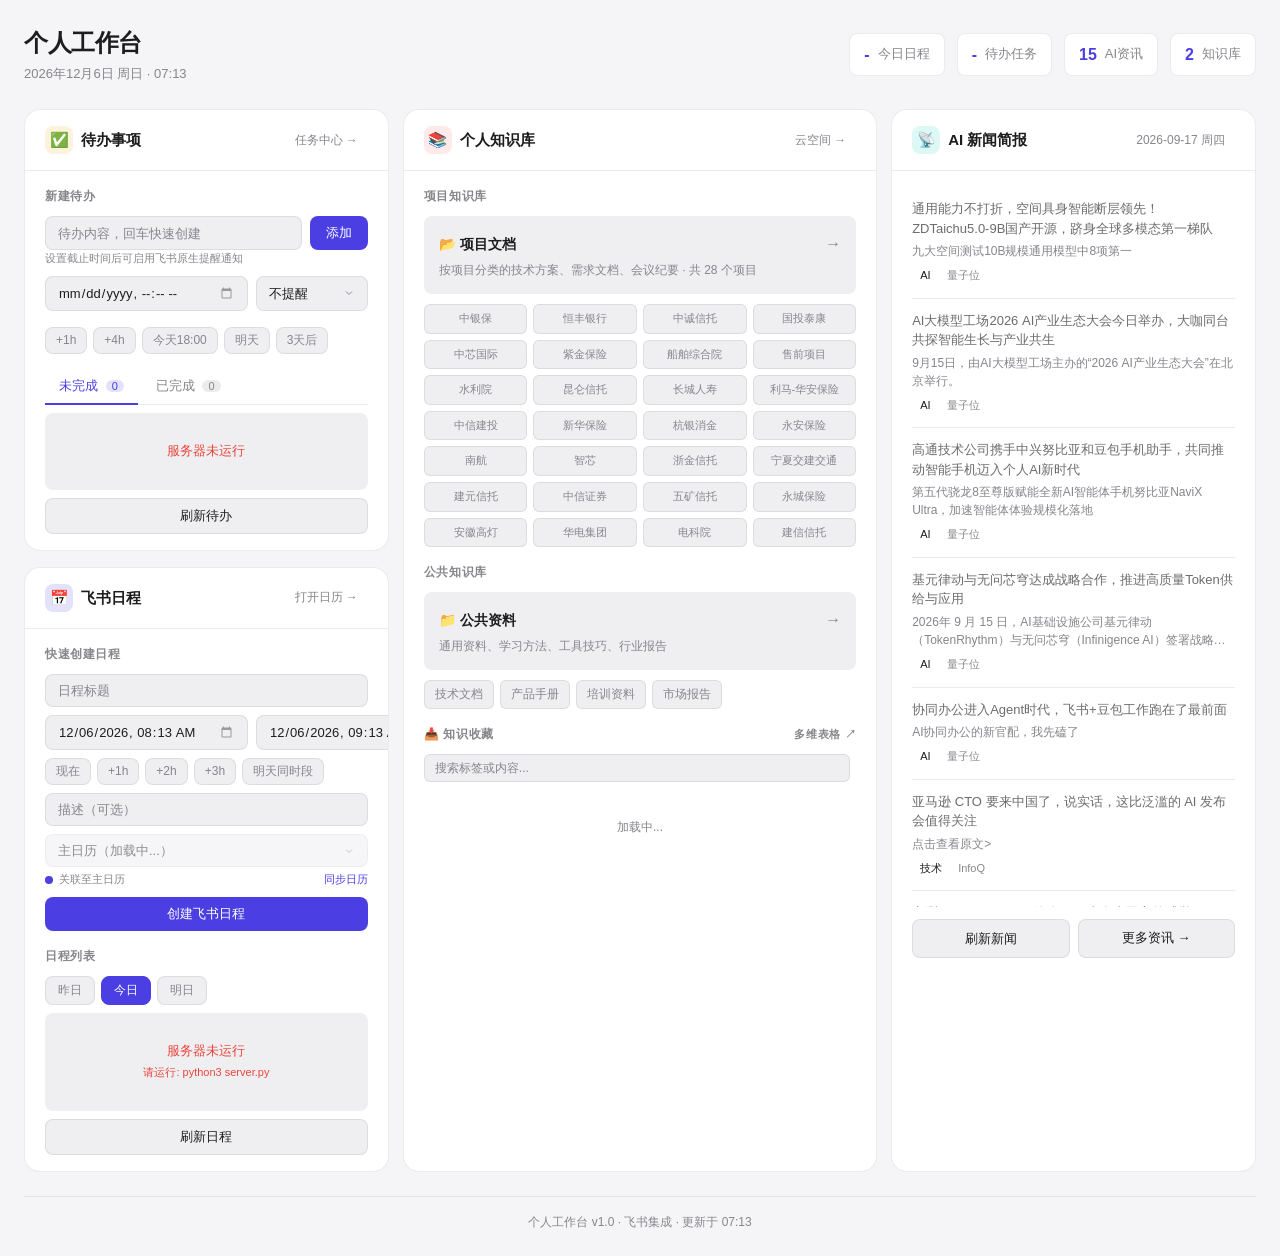
==== index.html @ ab331682 "初始化个人工作台" ====
<!-- Generated by Trae Work -->
<!DOCTYPE html>
<html lang="zh-CN">
<head>
<meta charset="UTF-8">
<meta name="viewport" content="width=device-width, initial-scale=1.0">
<title>个人工作台</title>
<style>
:root {
  --bg: #0F0F12;
  --bg2: #18181D;
  --bg3: #1E1E24;
  --ink: #E8E8EC;
  --muted: #8B8B94;
  --rule: rgba(255,255,255,0.08);
  --accent: #4B3FE3;
  --accent2: #27D2BF;
  --accent3: #FF6B6B;
  --success: #1DC981;
  --warning: #EFAA17;
  --radius: 8px;
  --radius-lg: 16px;
  --font-sans: -apple-system, "PingFang SC", "SF Pro Text", "Helvetica Neue", sans-serif;
  --font-mono: "SF Mono", "JetBrains Mono", Menlo, monospace;
}
@media (prefers-color-scheme: light) {
  :root {
    --bg: #F5F5F7;
    --bg2: #FFFFFF;
    --bg3: #EFEFF2;
    --ink: #1D1D1F;
    --muted: #86868B;
    --rule: rgba(0,0,0,0.08);
    --accent: #4B3FE3;
    --accent2: #0D9488;
    --accent3: #E8463A;
  }
}
* { margin: 0; padding: 0; box-sizing: border-box; }
body {
  background: var(--bg);
  color: var(--ink);
  font-family: var(--font-sans);
  font-size: 14px;
  line-height: 1.6;
  -webkit-font-smoothing: antialiased;
  min-height: 100vh;
}
.app { max-width: 1280px; margin: 0 auto; padding: 24px; }

/* ===== Header ===== */
.header {
  display: flex;
  align-items: center;
  justify-content: space-between;
  margin-bottom: 24px;
  flex-wrap: wrap;
  gap: 16px;
}
.header-left h1 {
  font-size: 24px;
  font-weight: 600;
  letter-spacing: -0.02em;
}
.header-left .date {
  color: var(--muted);
  font-size: 13px;
  margin-top: 2px;
}
.header-right {
  display: flex;
  gap: 12px;
  align-items: center;
}
.stat-pill {
  background: var(--bg2);
  border: 1px solid var(--rule);
  border-radius: var(--radius);
  padding: 8px 14px;
  display: flex;
  align-items: center;
  gap: 8px;
  font-size: 13px;
}
.stat-pill .num {
  font-weight: 600;
  font-size: 16px;
  color: var(--accent);
}
.stat-pill .label { color: var(--muted); }

/* ===== Grid Layout ===== */
.grid {
  display: grid;
  grid-template-columns: var(--col0, 1fr) 6px var(--col1, 1.3fr) 6px var(--col2, 1fr);
  gap: 0 4px;
  --resizer-color: transparent;
}
@media (max-width: 1024px) {
  .grid { grid-template-columns: 1fr; }
  .grid-resizer { display: none; }
}
.grid-resizer {
  width: 6px;
  cursor: col-resize;
  display: flex;
  align-items: center;
  justify-content: center;
  position: relative;
  z-index: 5;
  margin: 0 -1px;
  transition: background 0.15s;
  border-radius: 3px;
}
.grid-resizer::after {
  content: '';
  width: 2px;
  height: 32px;
  border-radius: 1px;
  background: var(--resizer-color);
  transition: all 0.15s;
}
.grid-resizer:hover::after,
.grid-resizer.dragging::after {
  background: var(--accent);
  height: 48px;
  width: 3px;
}
.grid-resizer:hover,
.grid-resizer.dragging {
  background: rgba(75,63,227,0.08);
}
body.resizing {
  cursor: col-resize !important;
  user-select: none;
}
body.resizing * { cursor: col-resize !important; }
.grid-resizer .resizer-reset {
  position: absolute;
  top: -20px;
  font-size: 10px;
  color: var(--muted);
  background: var(--bg2);
  border: 1px solid var(--rule);
  border-radius: 4px;
  padding: 1px 5px;
  cursor: pointer;
  opacity: 0;
  transition: opacity 0.15s;
  white-space: nowrap;
}
.grid-resizer:hover .resizer-reset { opacity: 1; }
.grid > .col-stack,
.grid > .card {
  min-width: 0;
  overflow: hidden;
}
.grid-resizer .resizer-reset:hover { color: var(--accent); border-color: var(--accent); }

/* ===== Card ===== */
.card {
  background: var(--bg2);
  border: 1px solid var(--rule);
  border-radius: var(--radius-lg);
  overflow: hidden;
}
.card-header {
  padding: 16px 20px;
  border-bottom: 1px solid var(--rule);
  display: flex;
  align-items: center;
  justify-content: space-between;
}
.card-header h2 {
  font-size: 15px;
  font-weight: 600;
  display: flex;
  align-items: center;
  gap: 8px;
}
.card-header .icon {
  width: 28px; height: 28px;
  border-radius: 8px;
  display: flex;
  align-items: center;
  justify-content: center;
  font-size: 15px;
}
.icon.cal { background: rgba(75,63,227,0.15); }
.icon.news { background: rgba(39,210,191,0.15); }
.icon.kb { background: rgba(255,107,107,0.15); }
.card-body { padding: 16px 20px; }
.card-action {
  font-size: 12px;
  color: var(--muted);
  cursor: pointer;
  text-decoration: none;
  padding: 4px 10px;
  border-radius: 6px;
  transition: all 0.15s;
}
.card-action:hover { color: var(--accent); background: var(--bg3); }

/* ===== Calendar Panel ===== */
.cal-section { margin-bottom: 16px; }
.cal-section:last-child { margin-bottom: 0; }
.cal-section-title {
  font-size: 12px;
  font-weight: 600;
  color: var(--muted);
  text-transform: uppercase;
  letter-spacing: 0.05em;
  margin-bottom: 10px;
}
.cal-form input, .cal-form textarea {
  width: 100%;
  background: var(--bg3);
  border: 1px solid var(--rule);
  border-radius: var(--radius);
  padding: 8px 12px;
  color: var(--ink);
  font-size: 13px;
  font-family: var(--font-sans);
  margin-bottom: 8px;
  outline: none;
  transition: border 0.15s;
}
.agenda-tabs {
  display: flex;
  gap: 6px;
  margin-bottom: 8px;
}
.agenda-tab {
  padding: 4px 12px;
  font-size: 12px;
  font-weight: 500;
  border-radius: var(--radius);
  cursor: pointer;
  color: var(--muted);
  background: var(--bg3);
  border: 1px solid var(--rule);
  transition: all 0.15s;
  user-select: none;
}
.agenda-tab.active {
  background: var(--accent);
  color: #fff;
  border-color: var(--accent);
}
.agenda-tab:hover:not(.active) {
  border-color: var(--accent);
  color: var(--accent);
}
.cal-form input:focus, .cal-form textarea:focus {
  border-color: var(--accent);
}
.cal-form input::placeholder, .cal-form textarea::placeholder {
  color: var(--muted);
}
.cal-form textarea { resize: vertical; min-height: 40px; }
.cal-form .row { display: flex; gap: 8px; }
.cal-form .row input { flex: 1; }
.btn {
  display: inline-flex;
  align-items: center;
  justify-content: center;
  gap: 6px;
  padding: 8px 16px;
  border-radius: var(--radius);
  font-size: 13px;
  font-weight: 500;
  cursor: pointer;
  border: none;
  transition: all 0.15s;
  text-decoration: none;
  font-family: var(--font-sans);
}
.btn-primary {
  background: var(--accent);
  color: #fff;
}
.btn-primary:hover { opacity: 0.88; }
.btn-ghost {
  background: var(--bg3);
  color: var(--ink);
  border: 1px solid var(--rule);
}
.btn-ghost:hover { border-color: var(--accent); }
.btn-full { width: 100%; }
.cal-agenda {
  background: var(--bg3);
  border-radius: var(--radius);
  padding: 12px;
  min-height: 60px;
}
.cal-agenda-item {
  display: flex;
  align-items: flex-start;
  gap: 10px;
  padding: 8px 0;
  border-bottom: 1px solid var(--rule);
}
.cal-agenda-item:last-child { border-bottom: none; }
.cal-agenda-item .time {
  font-size: 12px;
  color: var(--accent);
  font-family: var(--font-mono);
  white-space: nowrap;
  min-width: 40px;
}
.cal-agenda-item .title { font-size: 13px; }
.cal-agenda-empty {
  text-align: center;
  color: var(--muted);
  font-size: 13px;
  padding: 16px 0;
}

/* ===== News Panel ===== */
.news-briefing {
  background: var(--bg3);
  border-radius: var(--radius);
  padding: 12px 14px;
  margin-bottom: 14px;
  font-size: 13px;
  line-height: 1.6;
  border-left: 3px solid var(--accent2);
}
.news-briefing strong { color: var(--accent2); }
.news-list { max-height: 720px; overflow-y: auto; }
.news-list::-webkit-scrollbar { width: 4px; }
.news-list::-webkit-scrollbar-thumb { background: var(--rule); border-radius: 4px; }
.news-item {
  padding: 12px 0;
  border-bottom: 1px solid var(--rule);
  cursor: pointer;
  transition: background 0.1s;
}
.news-item:last-child { border-bottom: none; }
.news-item:hover { background: var(--bg3); margin: 0 -8px; padding: 12px 8px; border-radius: 6px; }
.news-item-title {
  font-size: 13px;
  font-weight: 500;
  line-height: 1.5;
  margin-bottom: 4px;
  color: color-mix(in srgb, var(--ink) 65%, transparent);
}
.news-item-desc {
  font-size: 12px;
  color: var(--muted);
  line-height: 1.5;
  display: -webkit-box;
  -webkit-line-clamp: 2;
  -webkit-box-orient: vertical;
  overflow: hidden;
}
.news-item-meta {
  display: flex;
  align-items: center;
  gap: 8px;
  margin-top: 6px;
  font-size: 11px;
}
.news-tag {
  padding: 1px 8px;
  border-radius: 4px;
  font-size: 11px;
  font-weight: 500;
}
.news-tag.监管政策 { background: rgba(255,107,107,0.15); color: var(--accent3); }
.news-tag.技术突破 { background: rgba(75,63,227,0.15); color: var(--accent); }
.news-tag.行业动态 { background: rgba(39,210,191,0.15); color: var(--accent2); }
.news-tag.行业治理 { background: rgba(239,170,23,0.15); color: var(--warning); }
.news-tag.资本市场 { background: rgba(29,201,129,0.15); color: var(--success); }
.news-tag.默认 { background: var(--bg3); color: var(--muted); }
.news-source { color: var(--muted); }

/* ===== Knowledge Base Panel ===== */
.kb-section { margin-bottom: 16px; }
.kb-section:last-child { margin-bottom: 0; }

/* Knowledge Inbox List */
.ki-search-box {
  display: flex;
  gap: 6px;
  margin-bottom: 10px;
}
.ki-search-input {
  flex: 1;
  background: var(--bg3);
  border: 1px solid var(--rule);
  border-radius: 6px;
  padding: 6px 10px;
  font-size: 12px;
  color: var(--ink);
  outline: none;
  transition: border-color 0.15s;
}
.ki-search-input:focus { border-color: var(--accent); }
.ki-search-input::placeholder { color: var(--muted); }
.ki-count {
  font-size: 11px;
  color: var(--muted);
  white-space: nowrap;
  display: flex;
  align-items: center;
}
.ki-tags-bar {
  display: flex;
  flex-wrap: wrap;
  gap: 4px;
  margin-bottom: 10px;
}
.ki-tag-chip {
  font-size: 11px;
  padding: 2px 8px;
  background: var(--bg3);
  border: 1px solid var(--rule);
  border-radius: 10px;
  color: var(--muted);
  cursor: pointer;
  transition: all 0.15s;
  white-space: nowrap;
}
.ki-tag-chip:hover { color: var(--accent); border-color: var(--accent); }
.ki-tag-chip.active {
  background: var(--accent);
  color: #fff;
  border-color: var(--accent);
}
.ki-list {
  max-height: 320px;
  overflow-y: auto;
  display: flex;
  flex-direction: column;
  gap: 4px;
}
.ki-list::-webkit-scrollbar { width: 4px; }
.ki-list::-webkit-scrollbar-thumb { background: var(--rule); border-radius: 4px; }
.ki-item {
  background: var(--bg3);
  border-radius: 6px;
  padding: 8px 10px;
  border: 1px solid transparent;
  transition: all 0.1s;
}
.ki-item:hover { border-color: var(--accent); }
.ki-item-header {
  display: flex;
  align-items: center;
  gap: 6px;
  margin-bottom: 4px;
}
.ki-type-badge {
  font-size: 10px;
  padding: 1px 6px;
  border-radius: 4px;
  background: var(--accent);
  color: #fff;
  white-space: nowrap;
}
.ki-type-badge.text { background: var(--accent2); }
.ki-item-link {
  font-size: 12px;
  color: var(--ink);
  text-decoration: none;
  flex: 1;
  overflow: hidden;
  text-overflow: ellipsis;
  white-space: nowrap;
}
.ki-item-link:hover { color: var(--accent); }
.ki-item-tags {
  display: flex;
  flex-wrap: wrap;
  gap: 3px;
  margin-top: 4px;
}
.ki-item-tag {
  font-size: 10px;
  padding: 1px 5px;
  background: rgba(75,63,227,0.12);
  color: var(--accent);
  border-radius: 3px;
}
.ki-empty {
  text-align: center;
  color: var(--muted);
  font-size: 12px;
  padding: 24px 0;
}
.ki-loading {
  text-align: center;
  color: var(--muted);
  font-size: 12px;
  padding: 16px 0;
}
.ki-open-external {
  font-size: 11px;
  color: var(--muted);
  text-decoration: none;
  margin-left: auto;
  flex-shrink: 0;
}
.ki-open-external:hover { color: var(--accent); }
.kb-card {
  background: var(--bg3);
  border-radius: var(--radius);
  padding: 14px;
  margin-bottom: 8px;
  text-decoration: none;
  color: var(--ink);
  display: block;
  transition: all 0.15s;
  border: 1px solid transparent;
}
.kb-card:hover {
  border-color: var(--accent);
  transform: translateY(-1px);
}
.kb-card-header {
  display: flex;
  align-items: center;
  justify-content: space-between;
  margin-bottom: 4px;
}
.kb-card-title {
  font-size: 14px;
  font-weight: 600;
  display: flex;
  align-items: center;
  gap: 8px;
}
.kb-card-desc {
  font-size: 12px;
  color: var(--muted);
  line-height: 1.5;
}
.kb-card-arrow {
  font-size: 16px;
  color: var(--muted);
}
.kb-quick-links {
  display: flex;
  flex-wrap: wrap;
  gap: 6px;
  margin-top: 10px;
}
.kb-link {
  font-size: 12px;
  padding: 4px 10px;
  background: var(--bg3);
  border: 1px solid var(--rule);
  border-radius: 6px;
  color: var(--muted);
  text-decoration: none;
  transition: all 0.1s;
}
.kb-link:hover { color: var(--accent); border-color: var(--accent); }
.kb-project-grid {
  display: grid;
  grid-template-columns: repeat(4, 1fr);
  gap: 6px;
  margin-top: 10px;
}
.kb-project-grid .kb-link {
  text-align: center;
  white-space: nowrap;
  overflow: hidden;
  text-overflow: ellipsis;
  font-size: 11px;
  padding: 5px 6px;
}

/* ===== Column Stack (第一列容纳日程+待办) ===== */
.col-stack {
  display: flex;
  flex-direction: column;
  gap: 16px;
}

/* ===== Calendar Type Select ===== */
.cal-form select, .todo-form select {
  width: 100%;
  background: var(--bg3);
  border: 1px solid var(--rule);
  border-radius: var(--radius);
  padding: 8px 12px;
  color: var(--ink);
  font-size: 13px;
  font-family: var(--font-sans);
  margin-bottom: 8px;
  outline: none;
  transition: border 0.15s;
  cursor: pointer;
  appearance: none;
  -webkit-appearance: none;
  background-image: url("data:image/svg+xml;utf8,<svg xmlns='http://www.w3.org/2000/svg' width='12' height='12' viewBox='0 0 24 24' fill='none' stroke='%238B8B94' stroke-width='2'><polyline points='6 9 12 15 18 9'/></svg>");
  background-repeat: no-repeat;
  background-position: right 12px center;
  padding-right: 32px;
}
.cal-form select:focus, .todo-form select:focus { border-color: var(--accent); }
.cal-form select:disabled { opacity: 0.5; cursor: not-allowed; }
.cal-type-hint {
  font-size: 11px;
  color: var(--muted);
  margin: -4px 0 8px;
  display: flex;
  align-items: center;
  gap: 6px;
}
.cal-type-hint .dot {
  width: 8px; height: 8px;
  border-radius: 50%;
  background: var(--accent);
  display: inline-block;
}
.cal-type-hint .sync-btn {
  margin-left: auto;
  color: var(--accent);
  cursor: pointer;
  font-size: 11px;
}
.cal-type-hint .sync-btn:hover { text-decoration: underline; }
.cal-agenda-item .cal-tag {
  font-size: 10px;
  padding: 1px 6px;
  border-radius: 4px;
  background: rgba(75,63,227,0.12);
  color: var(--accent);
  margin-left: 4px;
  white-space: nowrap;
}

/* ===== Todo Panel ===== */
.icon.todo { background: rgba(239,170,23,0.15); }
.todo-form input {
  width: 100%;
  background: var(--bg3);
  border: 1px solid var(--rule);
  border-radius: var(--radius);
  padding: 8px 12px;
  color: var(--ink);
  font-size: 13px;
  font-family: var(--font-sans);
  margin-bottom: 8px;
  outline: none;
  transition: border 0.15s;
}
.todo-form input:focus { border-color: var(--accent); }
.todo-form input::placeholder { color: var(--muted); }
.todo-form .row { display: flex; gap: 8px; }
.todo-form .row input { flex: 1; margin-bottom: 0; }
.todo-tabs {
  display: flex;
  gap: 4px;
  margin-bottom: 8px;
  border-bottom: 1px solid var(--rule);
}
.todo-tab {
  padding: 6px 14px;
  font-size: 13px;
  font-weight: 500;
  color: var(--muted);
  cursor: pointer;
  border-bottom: 2px solid transparent;
  margin-bottom: -1px;
  transition: all 0.15s;
  user-select: none;
}
.todo-tab:hover { color: var(--ink); }
.todo-tab.active {
  color: var(--accent);
  border-bottom-color: var(--accent);
}
.todo-tab-count {
  font-size: 11px;
  background: var(--rule);
  color: var(--muted);
  padding: 0 6px;
  border-radius: 8px;
  margin-left: 4px;
}
.todo-tab.active .todo-tab-count {
  background: rgba(75,63,227,0.15);
  color: var(--accent);
}
.todo-list {
  background: var(--bg3);
  border-radius: var(--radius);
  padding: 8px;
  min-height: 60px;
  max-height: 320px;
  overflow-y: auto;
}
.todo-list::-webkit-scrollbar { width: 4px; }
.todo-list::-webkit-scrollbar-thumb { background: var(--rule); border-radius: 4px; }
.todo-item {
  display: flex;
  align-items: flex-start;
  gap: 10px;
  padding: 9px 8px;
  border-radius: 6px;
  transition: background 0.1s;
}
.todo-item:hover { background: var(--bg2); }
.todo-check {
  width: 18px; height: 18px;
  border: 1.5px solid var(--muted);
  border-radius: 5px;
  flex-shrink: 0;
  margin-top: 1px;
  cursor: pointer;
  display: flex;
  align-items: center;
  justify-content: center;
  transition: all 0.15s;
}
.todo-check:hover { border-color: var(--success); }
.todo-check.completed {
  border-color: var(--success);
  background: var(--success);
  cursor: pointer;
}
.todo-check.completed::after {
  content: '✓';
  color: #fff;
  font-size: 12px;
  font-weight: bold;
}
.todo-check.completed:hover { opacity: 0.7; }
.todo-check.completing {
  border-color: var(--accent);
  background: var(--accent);
}
.todo-check.completing::after {
  content: '✓';
  color: #fff;
  font-size: 12px;
  font-weight: bold;
}
.todo-content { flex: 1; min-width: 0; }
.todo-summary {
  font-size: 13px;
  line-height: 1.5;
  word-break: break-word;
}
.todo-meta {
  display: flex;
  align-items: center;
  gap: 8px;
  margin-top: 3px;
  font-size: 11px;
  color: var(--muted);
}
.todo-due {
  color: var(--warning);
  font-family: var(--font-mono);
}
.todo-due.urgent { color: var(--accent3); }
.todo-due.overdue { color: #FF4D4F; text-decoration: line-through; }
.todo-due.soon { color: var(--warning); }
.todo-item.overdue {
  background: rgba(255,77,79,0.06);
  border-left: 3px solid #FF4D4F;
}
.todo-item.overdue .todo-summary {
  color: #FF4D4F;
  text-decoration: line-through;
}
.todo-item.soon {
  background: rgba(239,170,23,0.06);
  border-left: 3px solid var(--warning);
}
.todo-overdue-badge {
  display: inline-block;
  font-size: 10px;
  padding: 1px 6px;
  border-radius: 4px;
  background: #FF4D4F;
  color: #fff;
  margin-left: 6px;
  vertical-align: middle;
}
.todo-soon-badge {
  display: inline-block;
  font-size: 10px;
  padding: 1px 6px;
  border-radius: 4px;
  background: var(--warning);
  color: #fff;
  margin-left: 6px;
  vertical-align: middle;
}
.todo-reminder-badge {
  display: inline-block;
  font-size: 10px;
  padding: 1px 6px;
  border-radius: 4px;
  background: rgba(75,63,227,0.12);
  color: var(--accent);
  margin-left: 4px;
}
.todo-form .datetime-row {
  display: flex;
  gap: 8px;
  margin-bottom: 8px;
}
.todo-form .datetime-row input,
.todo-form .datetime-row select {
  flex: 1;
}
.todo-form .label-hint {
  font-size: 11px;
  color: var(--muted);
  margin-bottom: 8px;
}
.todo-empty {
  text-align: center;
  color: var(--muted);
  font-size: 13px;
  padding: 20px 0;
}

/* ===== Delete Buttons ===== */
.todo-delete, .agenda-delete {
  flex-shrink: 0;
  width: 22px; height: 22px;
  display: flex;
  align-items: center;
  justify-content: center;
  border-radius: 5px;
  color: var(--muted);
  cursor: pointer;
  font-size: 13px;
  opacity: 0;
  transition: all 0.15s;
  user-select: none;
}
.todo-item:hover .todo-delete,
.cal-agenda-item:hover .agenda-delete {
  opacity: 0.6;
}
.todo-delete:hover, .agenda-delete:hover {
  opacity: 1 !important;
  color: var(--accent3);
  background: rgba(255,107,107,0.12);
}
.btn-danger {
  background: var(--bg3);
  color: var(--accent3);
  border: 1px solid var(--rule);
}
.btn-danger:hover {
  border-color: var(--accent3);
  background: rgba(255,107,107,0.1);
}

/* ===== Time Picker ===== */
input[type="datetime-local"] {
  color-scheme: dark;
  cursor: pointer;
}
input[type="datetime-local"]:hover {
  border-color: rgba(75,63,227,0.3);
}
input[type="datetime-local"]:focus {
  border-color: var(--accent);
}
input[type="datetime-local"]::-webkit-calendar-picker-indicator {
  filter: invert(0.7);
  cursor: pointer;
  opacity: 0.4;
  transition: opacity 0.15s;
}
input[type="datetime-local"]::-webkit-calendar-picker-indicator:hover {
  opacity: 0.85;
}
@media (prefers-color-scheme: light) {
  input[type="datetime-local"] { color-scheme: light; }
  input[type="datetime-local"]::-webkit-calendar-picker-indicator {
    filter: none;
    opacity: 0.35;
  }
}
.quick-times {
  display: flex;
  gap: 6px;
  flex-wrap: wrap;
  margin-bottom: 8px;
}
.quick-time {
  padding: 3px 10px;
  font-size: 12px;
  font-weight: 500;
  font-family: var(--font-sans);
  border-radius: var(--radius);
  background: var(--bg3);
  border: 1px solid var(--rule);
  color: var(--muted);
  cursor: pointer;
  transition: all 0.15s;
  user-select: none;
  white-space: nowrap;
}
.quick-time:hover {
  border-color: var(--accent);
  color: var(--accent);
  background: rgba(75,63,227,0.12);
}
.quick-time:active {
  background: rgba(75,63,227,0.18);
}

/* ===== Footer ===== */
.footer {
  text-align: center;
  color: var(--muted);
  font-size: 12px;
  margin-top: 24px;
  padding-top: 16px;
  border-top: 1px solid var(--rule);
}

/* ===== Toast ===== */
.toast {
  position: fixed;
  bottom: 24px;
  right: 24px;
  background: var(--bg2);
  border: 1px solid var(--accent);
  border-radius: var(--radius);
  padding: 12px 20px;
  font-size: 13px;
  z-index: 999;
  display: none;
  box-shadow: 0 4px 12px rgba(0,0,0,0.15);
}
.toast.show { display: block; animation: slideIn 0.2s ease; }
@keyframes slideIn { from { transform: translateY(20px); opacity: 0; } to { transform: translateY(0); opacity: 1; } }

/* ===== Responsive ===== */
@media (max-width: 768px) {
  .app { padding: 16px; }
  .header { flex-direction: column; align-items: flex-start; }
  .header-right { flex-wrap: wrap; }
}

/* ===== Task Detail Modal ===== */
.modal-backdrop {
  position: fixed;
  top: 0; left: 0; right: 0; bottom: 0;
  background: rgba(0,0,0,0.55);
  backdrop-filter: blur(4px);
  z-index: 1000;
  display: none;
  align-items: center;
  justify-content: center;
  padding: 24px;
  animation: fadeIn 0.18s ease-out;
}
.modal-backdrop.show { display: flex; }
@keyframes fadeIn { from { opacity: 0; } to { opacity: 1; } }
@keyframes slideUp { from { opacity: 0; transform: translateY(16px) scale(0.98); } to { opacity: 1; transform: translateY(0) scale(1); } }
.modal {
  background: var(--bg2);
  border: 1px solid var(--rule);
  border-radius: var(--radius-lg);
  width: 100%;
  max-width: 620px;
  max-height: 85vh;
  display: flex;
  flex-direction: column;
  overflow: hidden;
  box-shadow: 0 20px 60px rgba(0,0,0,0.4);
  animation: slideUp 0.22s ease-out;
}
.modal-header {
  padding: 18px 24px;
  border-bottom: 1px solid var(--rule);
  display: flex;
  align-items: flex-start;
  justify-content: space-between;
  gap: 12px;
}
.modal-header h2 {
  font-size: 16px;
  font-weight: 600;
  line-height: 1.4;
  word-break: break-word;
  flex: 1;
}
.modal-header .close-btn {
  width: 28px; height: 28px;
  border-radius: 6px;
  background: var(--bg3);
  border: none;
  color: var(--muted);
  font-size: 16px;
  cursor: pointer;
  display: flex;
  align-items: center;
  justify-content: center;
  flex-shrink: 0;
  transition: all 0.15s;
}
.modal-header .close-btn:hover { color: var(--ink); background: var(--rule); }
.modal-body {
  padding: 20px 24px;
  overflow-y: auto;
  flex: 1;
}
.modal-body::-webkit-scrollbar { width: 6px; }
.modal-body::-webkit-scrollbar-thumb { background: var(--rule); border-radius: 3px; }
.modal-field {
  margin-bottom: 16px;
}
.modal-field:last-child { margin-bottom: 0; }
.modal-label {
  font-size: 12px;
  font-weight: 600;
  color: var(--muted);
  text-transform: uppercase;
  letter-spacing: 0.05em;
  margin-bottom: 8px;
  display: flex;
  align-items: center;
  gap: 6px;
}
.modal-label .badge {
  font-size: 10px;
  padding: 1px 6px;
  border-radius: 4px;
  background: var(--bg3);
  color: var(--muted);
  font-weight: 500;
  text-transform: none;
  letter-spacing: 0;
}
.modal-label .badge.auto { background: rgba(75,63,227,0.15); color: var(--accent); }
.modal-label .badge.regen { background: rgba(39,210,191,0.15); color: var(--accent2); }
.modal-label .badge.manual { background: var(--warning); color: #fff; }
.modal-info-row {
  display: flex;
  align-items: center;
  gap: 12px;
  font-size: 12px;
  color: var(--muted);
  margin-bottom: 12px;
  flex-wrap: wrap;
}
.modal-info-row .meta-item {
  display: inline-flex;
  align-items: center;
  gap: 4px;
  padding: 2px 8px;
  background: var(--bg3);
  border-radius: 4px;
}
.modal-textarea {
  width: 100%;
  min-height: 220px;
  background: var(--bg3);
  border: 1px solid var(--rule);
  border-radius: var(--radius);
  padding: 12px 14px;
  color: var(--ink);
  font-size: 13px;
  font-family: var(--font-sans);
  line-height: 1.7;
  resize: vertical;
  outline: none;
  transition: border 0.15s;
  white-space: pre-wrap;
}
.modal-textarea:focus { border-color: var(--accent); }
.modal-textarea::placeholder { color: var(--muted); }
.modal-textarea:read-only {
  background: transparent;
  border-color: transparent;
  padding: 0;
  min-height: auto;
  cursor: default;
  color: var(--ink);
  line-height: 1.8;
}
.modal-textarea:read-only::before {
  content: '';
}
.modal-footer {
  padding: 14px 24px;
  border-top: 1px solid var(--rule);
  display: flex;
  align-items: center;
  gap: 10px;
  background: var(--bg2);
}
.modal-footer .spacer { flex: 1; }
.modal-footer .note-timestamp {
  font-size: 11px;
  color: var(--muted);
  margin-right: auto;
}
.btn-sm {
  padding: 6px 14px;
  font-size: 12px;
  border-radius: 6px;
}
.btn-ai {
  background: linear-gradient(135deg, var(--accent) 0%, #7C3AED 100%);
  color: #fff;
  font-weight: 500;
  border: none;
}
.btn-ai:hover { opacity: 0.9; }
.btn-ai:disabled { opacity: 0.5; cursor: not-allowed; }
.btn-primary {
  background: var(--accent);
  color: #fff;
  border: none;
}
.btn-primary:hover:not(:disabled) { opacity: 0.88; }
.btn-primary:disabled { opacity: 0.5; cursor: not-allowed; }
.btn-ghost {
  background: var(--bg3);
  color: var(--ink);
  border: 1px solid var(--rule);
}
.btn-ghost:hover { border-color: var(--accent); }
.modal-loading {
  display: inline-block;
  width: 12px; height: 12px;
  border: 2px solid var(--rule);
  border-top-color: var(--accent);
  border-radius: 50%;
  animation: spin 0.7s linear infinite;
  margin-right: 6px;
  vertical-align: middle;
}
@keyframes spin { to { transform: rotate(360deg); } }
.modal-empty-state {
  text-align: center;
  padding: 24px;
  color: var(--muted);
  font-size: 13px;
  background: var(--bg3);
  border-radius: var(--radius);
  border: 1px dashed var(--rule);
}
.modal-empty-state .hint {
  font-size: 12px;
  margin-top: 6px;
  opacity: 0.7;
}
.modal-tabs {
  display: flex;
  gap: 4px;
  margin-bottom: 14px;
  border-bottom: 1px solid var(--rule);
  padding-bottom: 0;
}
.modal-tab {
  padding: 8px 14px;
  font-size: 13px;
  cursor: pointer;
  color: var(--muted);
  border-bottom: 2px solid transparent;
  transition: all 0.15s;
  margin-bottom: -1px;
}
.modal-tab:hover { color: var(--ink); }
.modal-tab.active {
  color: var(--ink);
  border-bottom-color: var(--accent);
  font-weight: 500;
}

</style>
</head>
<body>
<div class="app">

<!-- ===== Header ===== -->
<div class="header">
  <div class="header-left">
    <h1>个人工作台</h1>
    <div class="date" id="header-date">加载中...</div>
  </div>
  <div class="header-right">
    <div class="stat-pill">
      <span class="num" id="stat-events">-</span>
      <span class="label">今日日程</span>
    </div>
    <div class="stat-pill">
      <span class="num" id="stat-todos">-</span>
      <span class="label">待办任务</span>
    </div>
    <div class="stat-pill">
      <span class="num" id="stat-news">-</span>
      <span class="label">AI资讯</span>
    </div>
    <div class="stat-pill">
      <span class="num">2</span>
      <span class="label">知识库</span>
    </div>
  </div>
</div>

<!-- ===== Main Grid ===== -->
<div class="grid">

  <!-- ===== Column 1: Calendar + Todo ===== -->
  <div class="col-stack">

  <!-- ===== Panel 1: Todo ===== -->
  <div class="card">
    <div class="card-header">
      <h2><span class="icon todo">✅</span> 待办事项</h2>
      <a class="card-action" href="https://aischool.feishu.cn/next/task/my-tasks" target="_blank">任务中心 →</a>
    </div>
    <div class="card-body">
      <!-- Quick Create -->
      <div class="cal-section">
        <div class="cal-section-title">新建待办</div>
        <div class="todo-form">
          <div class="row">
            <input type="text" id="todo-summary" placeholder="待办内容，回车快速创建">
            <button class="btn btn-primary" style="white-space:nowrap;" onclick="createTask()">添加</button>
          </div>
          <div class="label-hint">设置截止时间后可启用飞书原生提醒通知</div>
          <div class="datetime-row">
            <input type="datetime-local" id="todo-due" placeholder="截止时间（可选）">
            <select id="todo-reminder" title="提醒时间">
              <option value="">不提醒</option>
              <option value="0">到期时</option>
              <option value="15">提前15分钟</option>
              <option value="30">提前30分钟</option>
              <option value="60">提前1小时</option>
              <option value="1440">提前1天</option>
            </select>
          </div>
          <div class="quick-times">
            <span class="quick-time" onclick="setQuickDue(1)">+1h</span>
            <span class="quick-time" onclick="setQuickDue(4)">+4h</span>
            <span class="quick-time" onclick="setQuickDueToday(18)">今天18:00</span>
            <span class="quick-time" onclick="setQuickDueDays(1)">明天</span>
            <span class="quick-time" onclick="setQuickDueDays(3)">3天后</span>
          </div>
        </div>
      </div>

      <!-- Task List with Tabs -->
      <div class="cal-section">
        <div class="todo-tabs">
          <div class="todo-tab active" data-tab="pending" onclick="switchTodoTab('pending')">
            未完成 <span class="todo-tab-count" id="tab-count-pending">0</span>
          </div>
          <div class="todo-tab" data-tab="completed" onclick="switchTodoTab('completed')">
            已完成 <span class="todo-tab-count" id="tab-count-completed">0</span>
          </div>
        </div>
        <div class="todo-list" id="todo-list">
          <div class="todo-empty">正在连接服务器...</div>
        </div>
        <button class="btn btn-ghost btn-full" style="margin-top:8px;" onclick="loadTasks()">刷新待办</button>
      </div>
    </div>
  </div>

  <!-- ===== Panel 1b: Calendar ===== -->
  <div class="card">
    <div class="card-header">
      <h2><span class="icon cal">📅</span> 飞书日程</h2>
      <a class="card-action" href="https://weikezhijia.feishu.cn/calendar" target="_blank">打开日历 →</a>
    </div>
    <div class="card-body">
      <!-- Quick Create -->
      <div class="cal-section">
        <div class="cal-section-title">快速创建日程</div>
        <div class="cal-form">
          <input type="text" id="evt-title" placeholder="日程标题">
          <div class="row">
            <input type="datetime-local" id="evt-start" placeholder="开始时间">
            <input type="datetime-local" id="evt-end" placeholder="结束时间">
          </div>
          <div class="quick-times">
            <span class="quick-time" onclick="setEventQuickNow()">现在</span>
            <span class="quick-time" onclick="setEventQuickDuration(1)">+1h</span>
            <span class="quick-time" onclick="setEventQuickDuration(2)">+2h</span>
            <span class="quick-time" onclick="setEventQuickDuration(3)">+3h</span>
            <span class="quick-time" onclick="setEventQuickTomorrow()">明天同时段</span>
          </div>
          <input type="text" id="evt-desc" placeholder="描述（可选）">
          <select id="evt-calendar" disabled>
            <option value="primary">主日历（加载中...）</option>
          </select>
          <div class="cal-type-hint">
            <span class="dot"></span><span id="cal-type-info">关联至主日历</span>
            <span class="sync-btn" onclick="loadCalendars()">同步日历</span>
          </div>
          <button class="btn btn-primary btn-full" onclick="createCalendarEvent()">创建飞书日程</button>
        </div>
      </div>

      <!-- Agenda -->
      <div class="cal-section">
        <div class="cal-section-title">日程列表</div>
        <div class="agenda-tabs" id="agenda-tabs">
          <span class="agenda-tab" data-day="yesterday" onclick="switchAgendaDay('yesterday')">昨日</span>
          <span class="agenda-tab active" data-day="today" onclick="switchAgendaDay('today')">今日</span>
          <span class="agenda-tab" data-day="tomorrow" onclick="switchAgendaDay('tomorrow')">明日</span>
        </div>
        <div class="cal-agenda" id="agenda-list">
          <div class="cal-agenda-empty">正在连接服务器...</div>
        </div>
        <button class="btn btn-ghost btn-full" style="margin-top:8px;" onclick="loadAgenda()">刷新日程</button>
      </div>
    </div>
  </div>

  </div><!-- /.col-stack -->

  <div class="grid-resizer" data-resizer="0"><span class="resizer-reset" onclick="resetColumnWidths(event)">重置</span></div>

  <!-- ===== Panel 2: Knowledge Base ===== -->
  <div class="card">
    <div class="card-header">
      <h2><span class="icon kb">📚</span> 个人知识库</h2>
      <a class="card-action" href="https://aischool.feishu.cn/drive/me/" target="_blank">云空间 →</a>
    </div>
    <div class="card-body">
      <!-- Project KB -->
      <div class="kb-section">
        <div class="cal-section-title">项目知识库</div>
        <a class="kb-card" href="https://aischool.feishu.cn/drive/folder/fldcnKRQTRiMnMvqMSOuzI4FLSd" target="_blank">
          <div class="kb-card-header">
            <div class="kb-card-title">📂 项目文档</div>
            <span class="kb-card-arrow">→</span>
          </div>
          <div class="kb-card-desc">按项目分类的技术方案、需求文档、会议纪要 · 共 28 个项目</div>
        </a>
        <div class="kb-quick-links kb-project-grid">
          <a class="kb-link" href="https://aischool.feishu.cn/drive/folder/Yy3ofYwfDlbJ9rd5Ao3c2IOJnQb" target="_blank">中银保</a>
          <a class="kb-link" href="https://aischool.feishu.cn/drive/folder/KOHcfCovIlF73hdHGEHcdoFLnfe" target="_blank">恒丰银行</a>
          <a class="kb-link" href="https://aischool.feishu.cn/drive/folder/Ip02fhW9Ol0OH2dL7E4cuO5Dnrf" target="_blank">中诚信托</a>
          <a class="kb-link" href="https://aischool.feishu.cn/drive/folder/Q0fRfBLTxlKuX0dTelCcywrjnWf" target="_blank">国投泰康</a>
          <a class="kb-link" href="https://aischool.feishu.cn/drive/folder/Wefofmo6xlNnavdyMCPc1C5snzc" target="_blank">中芯国际</a>
          <a class="kb-link" href="https://aischool.feishu.cn/drive/folder/FIn2fxaP5lYQIadZohlcxsVxn7d" target="_blank">紫金保险</a>
          <a class="kb-link" href="https://aischool.feishu.cn/drive/folder/KVo9fDfq9lXzjMd1xtSc4i0SnJd" target="_blank">船舶综合院</a>
          <a class="kb-link" href="https://aischool.feishu.cn/drive/folder/JP95f8raflpHw6dMSVdcvtcnnFg" target="_blank">售前项目</a>
          <a class="kb-link" href="https://aischool.feishu.cn/drive/folder/NpKvfS6ielnCe3dVsM5c7ryZnoe" target="_blank">水利院</a>
          <a class="kb-link" href="https://aischool.feishu.cn/drive/folder/fldcnYD5HspRXbOugM89LNVZClh" target="_blank">昆仑信托</a>
          <a class="kb-link" href="https://aischool.feishu.cn/drive/folder/TAvtfuI4MlNNK0dLu2wcvyrrnrd" target="_blank">长城人寿</a>
          <a class="kb-link" href="https://aischool.feishu.cn/drive/folder/AY8efMKLMl8q1ad3wblctqvHnqc" target="_blank">利马-华安保险</a>
          <a class="kb-link" href="https://aischool.feishu.cn/drive/folder/Ucdpfb5UQlNfsPd6TLEcxZ3Knyf" target="_blank">中信建投</a>
          <a class="kb-link" href="https://aischool.feishu.cn/drive/folder/PKlPfi7Pel4DlHdwzsjc1zKNnKg" target="_blank">新华保险</a>
          <a class="kb-link" href="https://aischool.feishu.cn/drive/folder/EoQ5fhaHSlXRUcdhgaJcLQLbnXe" target="_blank">杭银消金</a>
          <a class="kb-link" href="https://aischool.feishu.cn/drive/folder/VkPofe6lGlcAkZdTDpLcBVuCnK6" target="_blank">永安保险</a>
          <a class="kb-link" href="https://aischool.feishu.cn/drive/folder/XPw7fhYK9ligt7dkSercN3TEnmb" target="_blank">南航</a>
          <a class="kb-link" href="https://aischool.feishu.cn/drive/folder/ZLNLfZZDJlXkwEdI2U9c6mNLnch" target="_blank">智芯</a>
          <a class="kb-link" href="https://aischool.feishu.cn/drive/folder/MOUkfgPUmlRzwfd7vd4ckWPjnWh" target="_blank">浙金信托</a>
          <a class="kb-link" href="https://aischool.feishu.cn/drive/folder/SaZ8fMeLal7UAkd8NfTcapxFnDb" target="_blank">宁夏交建交通</a>
          <a class="kb-link" href="https://aischool.feishu.cn/drive/folder/CnDtfSm5sltpT9dPhSBc0EGnnQb" target="_blank">建元信托</a>
          <a class="kb-link" href="https://aischool.feishu.cn/drive/folder/Cg1PfXlxolQhKidfO8xcIon6nCc" target="_blank">中信证券</a>
          <a class="kb-link" href="https://aischool.feishu.cn/drive/folder/fldcnaqoCQulkF0ikfITlzQs8ne" target="_blank">五矿信托</a>
          <a class="kb-link" href="https://aischool.feishu.cn/drive/folder/HuO8f03oelFsbydvcQXc6FNinNb" target="_blank">永城保险</a>
          <a class="kb-link" href="https://aischool.feishu.cn/drive/folder/Wr4WfQSjalBLJXdAxENcFtgenLc" target="_blank">安徽高灯</a>
          <a class="kb-link" href="https://aischool.feishu.cn/drive/folder/ISR8fnNwrl0WSQd6qLQcCpEFnNh" target="_blank">华电集团</a>
          <a class="kb-link" href="https://aischool.feishu.cn/drive/folder/UgOJfzsj8lYbofdHVjPc9iLsneh" target="_blank">电科院</a>
          <a class="kb-link" href="https://aischool.feishu.cn/drive/folder/fldcnTa9ADOfI8wBl8imMEpWPnc" target="_blank">建信信托</a>
        </div>
      </div>

      <!-- Public KB -->
      <div class="kb-section">
        <div class="cal-section-title">公共知识库</div>
        <a class="kb-card" href="https://weikezhijia.feishu.cn/wiki" target="_blank">
          <div class="kb-card-header">
            <div class="kb-card-title">📁 公共资料</div>
            <span class="kb-card-arrow">→</span>
          </div>
          <div class="kb-card-desc">通用资料、学习方法、工具技巧、行业报告</div>
        </a>
        <div class="kb-quick-links">
          <a class="kb-link" href="https://weikezhijia.feishu.cn/wiki" target="_blank">技术文档</a>
          <a class="kb-link" href="https://weikezhijia.feishu.cn/wiki" target="_blank">产品手册</a>
          <a class="kb-link" href="https://weikezhijia.feishu.cn/wiki" target="_blank">培训资料</a>
          <a class="kb-link" href="https://weikezhijia.feishu.cn/wiki" target="_blank">市场报告</a>
        </div>
      </div>

      <!-- Knowledge Inbox -->
      <div class="kb-section">
        <div class="cal-section-title" style="display:flex;align-items:center;justify-content:space-between">
          📥 知识收藏
          <a class="ki-open-external" href="https://aischool.feishu.cn/base/UbgNbjn2GaUCJ0sVMHbcOUlAn5d" target="_blank">多维表格 ↗</a>
        </div>
        <div class="ki-search-box">
          <input class="ki-search-input" id="ki-search" type="text" placeholder="搜索标签或内容..." oninput="filterKnowledgeInbox()">
          <span class="ki-count" id="ki-count"></span>
        </div>
        <div class="ki-tags-bar" id="ki-tags-bar"></div>
        <div class="ki-list" id="ki-list">
          <div class="ki-loading">加载中...</div>
        </div>
      </div>
    </div>
  </div>

  <div class="grid-resizer" data-resizer="1"><span class="resizer-reset" onclick="resetColumnWidths(event)">重置</span></div>
  <!-- ===== Panel 3: AI News ===== -->
  <div class="card">
    <div class="card-header">
      <h2><span class="icon news">📡</span> AI 新闻简报</h2>
      <span class="card-action" id="news-date">-</span>
    </div>
    <div class="card-body">
      <div class="news-list" id="news-list">
        <div style="text-align:center;color:var(--muted);padding:20px;">加载中...</div>
      </div>
      <div style="margin-top:12px;display:flex;gap:8px;">
        <button class="btn btn-ghost" style="flex:1;" onclick="refreshNews()">刷新新闻</button>
        <a class="btn btn-ghost" style="flex:1;text-decoration:none;" href="https://www.jiqizhixin.com" target="_blank">更多资讯 →</a>
      </div>
    </div>
  </div>

</div>

<!-- ===== Footer ===== -->
<div class="footer">
  个人工作台 v1.0 · 飞书集成 · <span id="footer-time"></span>
</div>

</div>

<!-- ===== Toast ===== -->
<div class="toast" id="toast"></div>

<!-- ===== Task Detail Modal ===== -->
<div class="modal-backdrop" id="task-modal" onclick="if(event.target===this)closeTaskModal()">
  <div class="modal">
    <div class="modal-header">
      <h2 id="task-modal-title">任务详情</h2>
      <button class="close-btn" onclick="closeTaskModal()" title="关闭">✕</button>
    </div>
    <div class="modal-body">
      <div class="modal-info-row" id="task-modal-info"></div>
      <div class="modal-tabs" id="task-modal-tabs">
        <div class="modal-tab active" data-mode="view" onclick="switchModalMode('view')">查看</div>
        <div class="modal-tab" data-mode="edit" onclick="switchModalMode('edit')">编辑</div>
      </div>
      <div class="modal-field" id="task-modal-view-field">
        <div class="modal-label">
          AI 执行建议
          <span class="badge" id="task-modal-source-badge" style="display:none"></span>
        </div>
        <textarea class="modal-textarea" id="task-modal-view" readonly placeholder="点击下方按钮生成 AI 执行建议..."></textarea>
      </div>
      <div class="modal-field" id="task-modal-edit-field" style="display:none">
        <div class="modal-label">
          编辑备注
          <span class="badge manual">手动编辑</span>
        </div>
        <textarea class="modal-textarea" id="task-modal-edit" placeholder="在这里输入或编辑你的任务备注..."></textarea>
      </div>
    </div>
    <div class="modal-footer">
      <span class="note-timestamp" id="task-modal-timestamp"></span>
      <button class="btn btn-sm btn-ghost" onclick="openTaskInFeishu()" id="task-modal-open-feishu" style="display:none">在飞书打开 ↗</button>
      <button class="btn btn-sm btn-ai" id="task-modal-ai-btn" onclick="generateAiSummary()" title="根据任务标题生成 AI 执行建议">
        <span id="task-modal-ai-text">✨ AI 总结</span>
      </button>
      <button class="btn btn-sm btn-primary" id="task-modal-save-btn" onclick="saveTaskNote()" style="display:none">保存</button>
    </div>
  </div>
</div>

<!-- ===== Event Detail Modal ===== -->
<div class="modal-backdrop" id="event-modal" onclick="if(event.target===this)closeEventModal()">
  <div class="modal">
    <div class="modal-header">
      <h2 id="event-modal-title">日程详情</h2>
      <button class="close-btn" onclick="closeEventModal()" title="关闭">✕</button>
    </div>
    <div class="modal-body">
      <div class="modal-info-row" id="event-modal-info"></div>
      <div class="modal-tabs" id="event-modal-tabs">
        <div class="modal-tab active" data-mode="view" onclick="switchEventModalMode('view')">查看</div>
        <div class="modal-tab" data-mode="edit" onclick="switchEventModalMode('edit')">编辑</div>
      </div>
      <div class="modal-field" id="event-modal-view-field">
        <div class="modal-label">
          AI 执行建议
          <span class="badge" id="event-modal-source-badge" style="display:none"></span>
        </div>
        <textarea class="modal-textarea" id="event-modal-view" readonly placeholder="正在加载日程详情..."></textarea>
      </div>
      <div class="modal-field" id="event-modal-edit-field" style="display:none">
        <div class="modal-label">
          编辑备注
          <span class="badge manual">手动编辑</span>
        </div>
        <textarea class="modal-textarea" id="event-modal-edit" placeholder="在这里输入或编辑你的日程备注..."></textarea>
      </div>
    </div>
    <div class="modal-footer">
      <span class="note-timestamp" id="event-modal-timestamp"></span>
      <button class="btn btn-sm btn-ghost" onclick="openEventInFeishu()" id="event-modal-open-feishu" style="display:none">在飞书打开 ↗</button>
      <button class="btn btn-sm btn-ai" id="event-modal-ai-btn" onclick="generateEventSummary()" title="根据日程标题生成 AI 执行建议">
        <span id="event-modal-ai-text">✨ AI 总结</span>
      </button>
      <button class="btn btn-sm btn-primary" id="event-modal-save-btn" onclick="saveEventNote()" style="display:none">保存</button>
    </div>
  </div>
</div>

<!-- ===== News Data ===== -->
<script src="news_data.js"></script>

<!-- ===== App Logic ===== -->
<script>
// ========== 日期与时间 ==========
function updateDateTime() {
  var now = new Date();
  var weekdays = ['周日','周一','周二','周三','周四','周五','周六'];
  var dateStr = now.getFullYear() + '年' + (now.getMonth()+1) + '月' + now.getDate() + '日 ' + weekdays[now.getDay()];
  var timeStr = now.getHours().toString().padStart(2,'0') + ':' + now.getMinutes().toString().padStart(2,'0');
  document.getElementById('header-date').textContent = dateStr + ' · ' + timeStr;
  document.getElementById('footer-time').textContent = '更新于 ' + timeStr;
}
updateDateTime();
setInterval(updateDateTime, 60000);

// 默认填充日程时间
function setDefaultEventTime() {
  var now = new Date();
  var later = new Date(now.getTime() + 3600000);
  var end = new Date(now.getTime() + 7200000);
  function fmt(d) {
    return d.getFullYear() + '-' +
      String(d.getMonth()+1).padStart(2,'0') + '-' +
      String(d.getDate()).padStart(2,'0') + 'T' +
      String(d.getHours()).padStart(2,'0') + ':' +
      String(d.getMinutes()).padStart(2,'0');
  }
  document.getElementById('evt-start').value = fmt(later);
  document.getElementById('evt-end').value = fmt(end);
}
setDefaultEventTime();

// ========== 快捷时间选择 ==========
function fmtDateTime(d) {
  return d.getFullYear() + '-' +
    String(d.getMonth()+1).padStart(2,'0') + '-' +
    String(d.getDate()).padStart(2,'0') + 'T' +
    String(d.getHours()).padStart(2,'0') + ':' +
    String(d.getMinutes()).padStart(2,'0');
}
function setQuickDue(hours) {
  var dt = new Date(Date.now() + hours * 3600000);
  dt.setMinutes(Math.ceil(dt.getMinutes() / 15) * 15 % 60, 0, 0);
  document.getElementById('todo-due').value = fmtDateTime(dt);
}
function setQuickDueToday(hour) {
  var dt = new Date();
  dt.setHours(hour, 0, 0, 0);
  document.getElementById('todo-due').value = fmtDateTime(dt);
}
function setQuickDueDays(days) {
  var dt = new Date(Date.now() + days * 86400000);
  dt.setHours(9, 0, 0, 0);
  document.getElementById('todo-due').value = fmtDateTime(dt);
}
function setEventQuickNow() {
  var dt = new Date();
  dt.setMinutes(Math.ceil(dt.getMinutes() / 30) * 30 % 60, 0, 0);
  document.getElementById('evt-start').value = fmtDateTime(dt);
  document.getElementById('evt-end').value = fmtDateTime(new Date(dt.getTime() + 3600000));
}
function setEventQuickDuration(hours) {
  var startStr = document.getElementById('evt-start').value;
  var start = startStr ? new Date(startStr) : new Date();
  document.getElementById('evt-end').value = fmtDateTime(new Date(start.getTime() + hours * 3600000));
}
function setEventQuickTomorrow() {
  var startStr = document.getElementById('evt-start').value;
  var start = startStr ? new Date(startStr) : new Date();
  start.setDate(start.getDate() + 1);
  document.getElementById('evt-start').value = fmtDateTime(start);
  document.getElementById('evt-end').value = fmtDateTime(new Date(start.getTime() + 3600000));
}

// ========== API 调用 ==========
function apiCall(url, options) {
  options = options || {};
  return fetch(url, options).then(function(resp) {
    return resp.json();
  }).catch(function(err) {
    return { ok: false, error: '网络请求失败：' + err.message };
  });
}

// ========== 日历类型同步 ==========
var CALENDAR_MAP = {};  // calendar_id -> {summary, type}
var LAST_AGENDA = null; // 缓存最近一次日程数据，日历类型同步后可重渲染

function loadCalendars() {
  var sel = document.getElementById('evt-calendar');
  var info = document.getElementById('cal-type-info');
  if (sel) sel.disabled = true;
  if (info) info.textContent = '正在同步日历类型...';

  apiCall('/api/calendars').then(function(result) {
    if (result.ok && result.calendars) {
      CALENDAR_MAP = {};
      sel.innerHTML = '';
      // 排序：主日历优先
      var sorted = result.calendars.slice().sort(function(a, b) {
        if (a.type === 'primary') return -1;
        if (b.type === 'primary') return 1;
        return 0;
      });
      sorted.forEach(function(cal) {
        CALENDAR_MAP[cal.calendar_id] = cal;
        var opt = document.createElement('option');
        opt.value = cal.calendar_id;
        var label = cal.summary_alias || cal.summary || '未命名日历';
        var typeLabel = ({primary:'主日历',shared:'共享',google:'谷歌',resource:'会议室',exchange:'Exchange',unknown:'日历'}[cal.type]) || '日历';
        opt.textContent = label + '（' + typeLabel + '）';
        sel.appendChild(opt);
      });
      // 默认选择主日历
      var primaryCal = sorted.find(function(c) { return c.type === 'primary'; });
      if (primaryCal) {
        sel.value = primaryCal.calendar_id;
      }
      sel.disabled = false;
      updateCalTypeHint();
      // 日历类型同步后，若日程已加载则补全日程上的日历标签
      if (LAST_AGENDA) { renderAgenda(); }
      showToast('已同步 ' + result.total + ' 个日历类型', 'success');
    } else {
      if (info) info.textContent = '日历同步失败，默认主日历';
      sel.disabled = false;
      showToast('日历同步失败：' + cleanError(result.error), 'warn');
    }
  });
}

function updateCalTypeHint() {
  var sel = document.getElementById('evt-calendar');
  var info = document.getElementById('cal-type-info');
  if (!sel || !info) return;
  var cal = CALENDAR_MAP[sel.value];
  if (cal) {
    var typeLabel = ({primary:'主日历',shared:'共享日历',google:'谷歌日历',resource:'会议室日历',exchange:'Exchange',unknown:'日历'}[cal.type]) || '日历';
    info.textContent = '关联至「' + (cal.summary_alias || cal.summary) + '」· ' + typeLabel;
  } else {
    info.textContent = '关联至主日历';
  }
}

// ========== 日程创建 ==========
function createCalendarEvent() {
  var title = document.getElementById('evt-title').value.trim();
  var start = document.getElementById('evt-start').value;
  var end = document.getElementById('evt-end').value;
  var desc = document.getElementById('evt-desc').value.trim();
  var calendarId = document.getElementById('evt-calendar').value || 'primary';

  if (!title || !start || !end) {
    showToast('请填写日程标题和时间', 'warn');
    return;
  }

  // 转换为 ISO 8601 带时区
  var startISO = start + '+08:00';
  var endISO = end + '+08:00';

  var btn = document.querySelector('button[onclick="createCalendarEvent()"]');
  var origText = btn ? btn.textContent : '';
  if (btn) { btn.textContent = '创建中...'; btn.disabled = true; }

  showToast('正在创建飞书日程...', 'info');

  apiCall('/api/event', {
    method: 'POST',
    headers: { 'Content-Type': 'application/json' },
    body: JSON.stringify({
      summary: title,
      start: startISO,
      end: endISO,
      description: desc,
      calendar_id: calendarId
    })
  }).then(function(result) {
    if (btn) { btn.textContent = origText; btn.disabled = false; }

    if (result.ok) {
      showToast('日程创建成功！', 'success');
      document.getElementById('evt-title').value = '';
      document.getElementById('evt-desc').value = '';
      // 刷新日程列表
      setTimeout(loadAgenda, 500);
    } else {
      showToast('创建失败：' + cleanError(result.error), 'warn');
    }
  });
}

// ========== 加载今日日程 ==========
function switchAgendaDay(day) {
  var tabs = document.querySelectorAll('.agenda-tab');
  tabs.forEach(function(t) { t.classList.toggle('active', t.dataset.day === day); });
  loadAgenda();
}

function loadAgenda() {
  var agendaEl = document.getElementById('agenda-list');
  var dayTab = document.querySelector('.agenda-tab.active');
  var day = dayTab ? dayTab.dataset.day : 'today';
  agendaEl.innerHTML = '<div class="cal-agenda-empty">正在查询飞书日程...</div>';

  apiCall('/api/agenda?day=' + day).then(function(result) {
    if (result.ok) {
      LAST_AGENDA = result;
      renderAgenda();
      var label = result.date_label || '';
      if (result.events && result.events.length > 0) {
        showToast('已加载 ' + result.total + ' 条' + label + '日程', 'success');
      }
    } else {
      LAST_AGENDA = null;
      agendaEl.innerHTML = '<div class="cal-agenda-empty" style="color:var(--accent3);">加载失败: ' + escapeHtml(cleanError(result.error)) + '</div>';
    }
  });
}

// 根据日程所属日历生成类型标签（主日历不显示，减少噪音）
function calTagFor(evt) {
  // 优先使用服务器返回的日历名称
  var calName = evt.calendar_name || '';
  var calId = evt.calendar_id || '';
  var cal = CALENDAR_MAP[calId];

  // 如果有日历名称且不是主日历，直接显示
  if (calName && (!cal || cal.type !== 'primary')) {
    return '<span class="cal-tag" title="' + escapeHtml(calName) + '">' + escapeHtml(calName) + '</span>';
  }
  // 回退到 CALENDAR_MAP 查找
  if (!cal) return '';
  if (cal.type === 'primary') return '';
  var typeMap = {shared:'共享',google:'谷歌',resource:'会议室',exchange:'Exchange',unknown:''};
  var typeLabel = typeMap[cal.type] || '';
  var name = cal.summary_alias || cal.summary || '';
  var text = name || typeLabel;
  if (!text) return '';
  var title = name + (typeLabel ? '（' + typeLabel + '）' : '');
  return '<span class="cal-tag" title="' + escapeHtml(title) + '">' + escapeHtml(text) + '</span>';
}

// 渲染缓存的日程数据（日历类型同步完成后可调用以补全标签）
function renderAgenda() {
  var agendaEl = document.getElementById('agenda-list');
  if (!LAST_AGENDA) return;
  var result = LAST_AGENDA;
  if (result.events && result.events.length > 0) {
    document.getElementById('stat-events').textContent = result.total;
    window._agendaCache = result.events;
    var html = '';
    result.events.forEach(function(evt) {
      var timeStr = '';
      if (evt.start) {
        var d = new Date(evt.start);
        timeStr = String(d.getHours()).padStart(2,'0') + ':' + String(d.getMinutes()).padStart(2,'0');
      }
      html += '<div class="cal-agenda-item" style="cursor:pointer;" onclick="openEventModal(\'' + evt.event_id + '\')">';
      html += '<span class="time">' + timeStr + '</span>';
      html += '<div class="title">' + escapeHtml(evt.summary);
      var tag = calTagFor(evt);
      if (tag) { html += ' ' + tag; }
      if (evt.organizer) {
        html += ' <span style="color:var(--muted);font-size:11px;">· ' + escapeHtml(evt.organizer) + '</span>';
      }
      if (evt.vchat_url) {
        html += ' <span style="color:var(--accent2);font-size:11px;">📹 视频</span>';
      }
      html += '</div></div>';
    });
    agendaEl.innerHTML = html;
  } else {
    document.getElementById('stat-events').textContent = '0';
    agendaEl.innerHTML = '<div class="cal-agenda-empty">' + (result.date_label || '') + '暂无日程</div>';
  }
}

// ========== AI 新闻 ==========
function renderNews() {
  if (typeof NEWS_DATA === 'undefined') {
    document.getElementById('news-list').innerHTML = '<div style="text-align:center;color:var(--muted);padding:20px;">新闻数据加载失败，请运行 fetch_news.py</div>';
    return;
  }

  // 统计
  document.getElementById('stat-news').textContent = NEWS_DATA.total;
  document.getElementById('news-date').textContent = NEWS_DATA.date + ' ' + NEWS_DATA.weekday;

  // 新闻列表
  var listEl = document.getElementById('news-list');
  var html = '';
  NEWS_DATA.items.forEach(function(item) {
    var catClass = item.category || '默认';
    html += '<div class="news-item" onclick="window.open(\'' + (item.link || '#') + '\', \'_blank\')">';
    html += '<div class="news-item-title">' + item.title + '</div>';
    html += '<div class="news-item-desc">' + (item.description || '') + '</div>';
    html += '<div class="news-item-meta">';
    html += '<span class="news-tag ' + catClass + '">' + (item.category || '综合') + '</span>';
    html += '<span class="news-source">' + (item.source || '') + '</span>';
    html += '</div>';
    html += '</div>';
  });
  listEl.innerHTML = html;
}
renderNews();

function refreshNews() {
  showToast('正在刷新新闻...', 'info');
  apiCall('/api/refresh-news', {
    method: 'POST',
    headers: { 'Content-Type': 'application/json' },
    body: '{}'
  }).then(function(result) {
    if (result.ok) {
      // 重新加载 news_data.js
      var scripts = document.getElementsByTagName('script');
      for (var i = 0; i < scripts.length; i++) {
        if (scripts[i].src && scripts[i].src.indexOf('news_data.js') > -1) {
          scripts[i].parentNode.removeChild(scripts[i]);
          break;
        }
      }
      var newScript = document.createElement('script');
      newScript.src = 'news_data.js?t=' + Date.now();
      newScript.onload = function() {
        renderNews();
        showToast('新闻已刷新', 'success');
      };
      document.body.appendChild(newScript);
    } else {
      showToast('刷新失败：' + (result.error || '未知错误'), 'warn');
    }
  });
}

// ========== 待办任务 ==========
// 本地保存提醒信息（key: task_guid, value: reminder_minutes）
function saveReminder(guid, minutes) {
  if (!guid || !minutes) return;
  try {
    var reminders = JSON.parse(localStorage.getItem('todo_reminders') || '{}');
    reminders[guid] = minutes;
    localStorage.setItem('todo_reminders', JSON.stringify(reminders));
  } catch (e) {}
}

function getReminder(guid) {
  if (!guid) return '';
  try {
    var reminders = JSON.parse(localStorage.getItem('todo_reminders') || '{}');
    return reminders[guid] || '';
  } catch (e) { return ''; }
}

var CURRENT_TODO_TAB = 'pending';

function switchTodoTab(tab) {
  if (tab === CURRENT_TODO_TAB) return;
  CURRENT_TODO_TAB = tab;
  // 更新 tab 样式
  document.querySelectorAll('.todo-tab').forEach(function(el) {
    el.classList.toggle('active', el.dataset.tab === tab);
  });
  loadTasks();
}

function loadTasks() {
  var listEl = document.getElementById('todo-list');
  var isCompleted = (CURRENT_TODO_TAB === 'completed');
  listEl.innerHTML = '<div class="todo-empty">正在查询飞书待办...</div>';

  var url = isCompleted ? '/api/tasks?completed=true' : '/api/tasks';
  apiCall(url).then(function(result) {
    if (result.ok) {
      // 更新当前 tab 的计数
      var countEl = document.getElementById('tab-count-' + CURRENT_TODO_TAB);
      if (countEl) countEl.textContent = result.total || 0;
      // 更新顶部统计（只显示未完成数）
      if (!isCompleted) {
        document.getElementById('stat-todos').textContent = result.total || 0;
      }

      if (result.tasks && result.tasks.length > 0) {
        // 缓存任务数据，供 openTaskModal 使用
        window._taskCache = result.tasks;
        var html = '';
        result.tasks.forEach(function(t) {
          var itemClass = 'todo-item';
          var dueHtml = '';
          var badges = '';
          var reminder = t.reminder || getReminder(t.guid);
          if (t.due) {
            var dueStr = formatDue(t.due);
            if (isCompleted) {
              // 已完成待办不显示过期标记
              dueHtml = '<span class="todo-due">⏰ ' + dueStr + '</span>';
            } else {
              var overdue = isDueOverdue(t.due);
              var soon = isDueSoon(t.due);
              if (overdue) {
                itemClass += ' overdue';
                badges += '<span class="todo-overdue-badge">已过期</span>';
              } else if (soon) {
                itemClass += ' soon';
                badges += '<span class="todo-soon-badge">即将到期</span>';
              }
              var dueClass = overdue ? 'overdue' : (soon ? 'soon' : (isDueUrgent(t.due) ? 'urgent' : ''));
              dueHtml = '<span class="todo-due' + (dueClass ? ' ' + dueClass : '') + '">⏰ ' + dueStr + '</span>';
            }
          }
          if (reminder) {
            badges += '<span class="todo-reminder-badge">🔔 ' + formatReminder(reminder) + '</span>';
          }
          html += '<div class="' + itemClass + '">';
          if (isCompleted) {
            // 已完成：显示已勾选状态，点击可重新打开
            html += '<div class="todo-check completed" onclick="reopenTask(\'' + t.guid + '\')" title="重新打开"></div>';
          } else {
            html += '<div class="todo-check" onclick="completeTask(\'' + t.guid + '\', this)" title="标记完成"></div>';
          }
          html += '<div class="todo-content" style="cursor:pointer;" onclick="openTaskModal(\'' + t.guid + '\')">';
          html += '<div class="todo-summary">' + escapeHtml(t.summary) + badges + '</div>';
          if (dueHtml || t.description) {
            html += '<div class="todo-meta">' + dueHtml;
            if (t.description) {
              html += '<span style="overflow:hidden;text-overflow:ellipsis;white-space:nowrap;max-width:140px;">' + escapeHtml(t.description) + '</span>';
            }
            html += '</div>';
          }
          html += '</div></div>';
        });
        listEl.innerHTML = html;
      } else {
        listEl.innerHTML = isCompleted
          ? '<div class="todo-empty">📋 暂无已完成待办</div>'
          : '<div class="todo-empty">🎉 暂无未完成待办</div>';
      }
    } else {
      listEl.innerHTML = '<div class="todo-empty" style="color:var(--accent3);">加载失败: ' + escapeHtml(cleanError(result.error)) + '</div>';
    }
  });
}

// ========== Task Detail Modal ==========
var CURRENT_TASK = null;  // {guid, summary, url, due, ...}
var MODAL_MODE = 'view';

function openTaskModal(guid) {
  // 从当前 DOM 中找到对应任务的数据
  var taskData = null;
  // 从已加载的任务列表搜索（通过全局变量暂存）
  if (window._taskCache) {
    for (var i = 0; i < window._taskCache.length; i++) {
      if (window._taskCache[i].guid === guid) {
        taskData = window._taskCache[i];
        break;
      }
    }
  }
  if (!taskData) {
    // 降级：从飞书重新查询获取任务信息
    taskData = { guid: guid, summary: '加载中...' };
  }
  CURRENT_TASK = taskData;
  var modal = document.getElementById('task-modal');
  document.getElementById('task-modal-title').textContent = taskData.summary || '任务详情';
  renderModalInfo();
  // 重置到查看模式
  switchModalMode('view');
  // 加载备注
  loadTaskNote(guid);
  modal.classList.add('show');
  document.body.style.overflow = 'hidden';
}

function closeTaskModal() {
  document.getElementById('task-modal').classList.remove('show');
  document.body.style.overflow = '';
  CURRENT_TASK = null;
}

function renderModalInfo() {
  if (!CURRENT_TASK) return;
  var info = document.getElementById('task-modal-info');
  var parts = [];
  if (CURRENT_TASK.due) {
    parts.push('<span class="meta-item">⏰ ' + escapeHtml(formatDue(CURRENT_TASK.due)) + '</span>');
  }
  if (CURRENT_TASK.url) {
    parts.push('<span class="meta-item">🔗 飞书任务</span>');
  }
  if (CURRENT_TASK.created_at) {
    parts.push('<span class="meta-item">📅 ' + escapeHtml(String(CURRENT_TASK.created_at).replace('T', ' ')) + '</span>');
  }
  info.innerHTML = parts.join('') || '<span class="meta-item">无附加信息</span>';
  // 显示/隐藏"在飞书打开"按钮
  var openBtn = document.getElementById('task-modal-open-feishu');
  if (CURRENT_TASK.url) {
    openBtn.style.display = 'inline-flex';
  } else {
    openBtn.style.display = 'none';
  }
}

function openTaskInFeishu() {
  if (CURRENT_TASK && CURRENT_TASK.url) {
    window.open(CURRENT_TASK.url, '_blank');
  }
}

function switchModalMode(mode) {
  MODAL_MODE = mode;
  document.querySelectorAll('.modal-tab').forEach(function(t) {
    t.classList.toggle('active', t.dataset.mode === mode);
  });
  var viewField = document.getElementById('task-modal-view-field');
  var editField = document.getElementById('task-modal-edit-field');
  var saveBtn = document.getElementById('task-modal-save-btn');
  if (mode === 'view') {
    viewField.style.display = '';
    editField.style.display = 'none';
    saveBtn.style.display = 'none';
  } else {
    viewField.style.display = 'none';
    editField.style.display = '';
    saveBtn.style.display = 'inline-flex';
    // 把当前备注填入编辑框
    document.getElementById('task-modal-edit').value = document.getElementById('task-modal-view').value;
  }
}

function loadTaskNote(guid) {
  var viewEl = document.getElementById('task-modal-view');
  var tsEl = document.getElementById('task-modal-timestamp');
  var badgeEl = document.getElementById('task-modal-source-badge');
  viewEl.value = '';
  viewEl.placeholder = '正在加载备注...';
  tsEl.textContent = '';
  badgeEl.style.display = 'none';

  apiCall('/api/task/note?guid=' + encodeURIComponent(guid)).then(function(result) {
    if (result.ok && result.note) {
      viewEl.value = result.note.note || '';
      var src = result.note.source || '';
      var sourceText = '';
      badgeEl.className = 'badge';
      if (src === 'auto_ai') {
        sourceText = 'AI 自动生成';
        badgeEl.classList.add('auto');
      } else if (src === 'regenerated_ai') {
        sourceText = 'AI 重新生成';
        badgeEl.classList.add('regen');
      } else if (src === 'manual') {
        sourceText = '手动编辑';
        badgeEl.classList.add('manual');
      }
      if (sourceText) {
        badgeEl.textContent = sourceText;
        badgeEl.style.display = 'inline-block';
      }
      if (result.note.updated_at) {
        tsEl.textContent = '最后更新: ' + result.note.updated_at;
      }
    } else {
      viewEl.value = '';
      viewEl.placeholder = '✨ 暂无备注。点击下方「AI 总结」按钮生成执行建议，或切换到编辑模式手动填写。';
      tsEl.textContent = '';
    }
  });
}

function generateAiSummary() {
  if (!CURRENT_TASK) return;
  var aiBtn = document.getElementById('task-modal-ai-btn');
  var aiText = document.getElementById('task-modal-ai-text');
  var viewEl = document.getElementById('task-modal-view');
  var origText = aiText.textContent;
  aiBtn.disabled = true;
  aiText.innerHTML = '<span class="modal-loading"></span>生成中...';

  apiCall('/api/task/ai-summary', {
    method: 'POST',
    headers: { 'Content-Type': 'application/json' },
    body: JSON.stringify({
      guid: CURRENT_TASK.guid,
      summary: CURRENT_TASK.summary,
    })
  }).then(function(result) {
    aiBtn.disabled = false;
    aiText.textContent = origText;
    if (result.ok) {
      viewEl.value = result.note;
      showToast('AI 执行建议已生成', 'success');
      // 更新时间戳和来源徽章
      document.getElementById('task-modal-timestamp').textContent = '最后更新: ' + result.generated_at;
      var badgeEl = document.getElementById('task-modal-source-badge');
      badgeEl.className = 'badge regen';
      badgeEl.textContent = 'AI 重新生成';
      badgeEl.style.display = 'inline-block';
      // 如果处于编辑模式，也同步到编辑框
      if (MODAL_MODE === 'edit') {
        document.getElementById('task-modal-edit').value = result.note;
      }
    } else {
      showToast('生成失败：' + cleanError(result.error), 'warn');
    }
  });
}

function saveTaskNote() {
  if (!CURRENT_TASK) return;
  var noteText = document.getElementById('task-modal-edit').value;
  if (!noteText.trim()) {
    showToast('备注内容不能为空', 'warn');
    return;
  }
  var saveBtn = document.getElementById('task-modal-save-btn');
  var origText = saveBtn.textContent;
  saveBtn.disabled = true;
  saveBtn.textContent = '保存中...';

  apiCall('/api/task/note', {
    method: 'POST',
    headers: { 'Content-Type': 'application/json' },
    body: JSON.stringify({
      guid: CURRENT_TASK.guid,
      summary: CURRENT_TASK.summary,
      note: noteText,
      source: 'manual',
    })
  }).then(function(result) {
    saveBtn.disabled = false;
    saveBtn.textContent = origText;
    if (result.ok) {
      showToast('备注已保存', 'success');
      // 保存成功后切回查看模式，显示最新保存的内容
      switchModalMode('view');
      document.getElementById('task-modal-view').value = noteText;
      var badgeEl = document.getElementById('task-modal-source-badge');
      badgeEl.className = 'badge manual';
      badgeEl.textContent = '手动编辑';
      badgeEl.style.display = 'inline-block';
      document.getElementById('task-modal-timestamp').textContent = '最后更新: ' + (result.note && result.note.updated_at || '');
    } else {
      showToast('保存失败：' + cleanError(result.error), 'warn');
    }
  });
}

function reopenTask(guid) {
  apiCall('/api/task/reopen', {
    method: 'POST',
    headers: { 'Content-Type': 'application/json' },
    body: JSON.stringify({ task_id: guid })
  }).then(function(result) {
    if (result.ok) {
      showToast('已重新打开', 'success');
      loadTasks();
    } else {
      showToast('操作失败：' + cleanError(result.error), 'warn');
    }
  });
}

// ========== Event Detail Modal ==========
var CURRENT_EVENT = null;
var EVENT_MODAL_MODE = 'view';

function openEventModal(eventId) {
  var eventData = null;
  if (window._agendaCache) {
    for (var i = 0; i < window._agendaCache.length; i++) {
      if (window._agendaCache[i].event_id === eventId) {
        eventData = window._agendaCache[i];
        break;
      }
    }
  }
  if (!eventData) {
    eventData = { event_id: eventId, summary: '加载中...' };
  }
  CURRENT_EVENT = eventData;
  var modal = document.getElementById('event-modal');
  document.getElementById('event-modal-title').textContent = eventData.summary || '日程详情';
  renderEventModalInfo();
  switchEventModalMode('view');
  loadEventNote(eventId);
  modal.classList.add('show');
  document.body.style.overflow = 'hidden';
}

function closeEventModal() {
  document.getElementById('event-modal').classList.remove('show');
  document.body.style.overflow = '';
  CURRENT_EVENT = null;
}

function renderEventModalInfo() {
  if (!CURRENT_EVENT) return;
  var info = document.getElementById('event-modal-info');
  var parts = [];
  if (CURRENT_EVENT.start) {
    parts.push('<span class="meta-item">🕐 ' + escapeHtml(formatEventTime(CURRENT_EVENT.start, CURRENT_EVENT.end)) + '</span>');
  }
  if (CURRENT_EVENT.organizer) {
    parts.push('<span class="meta-item">👤 ' + escapeHtml(CURRENT_EVENT.organizer) + '</span>');
  }
  if (CURRENT_EVENT.calendar_name) {
    parts.push('<span class="meta-item">📅 ' + escapeHtml(CURRENT_EVENT.calendar_name) + '</span>');
  }
  if (CURRENT_EVENT.vchat_url) {
    parts.push('<span class="meta-item" style="color:var(--accent2);">📹 视频会议</span>');
  }
  info.innerHTML = parts.join('') || '<span class="meta-item">无附加信息</span>';
  var openBtn = document.getElementById('event-modal-open-feishu');
  if (CURRENT_EVENT.app_link) {
    openBtn.style.display = 'inline-flex';
  } else {
    openBtn.style.display = 'none';
  }
}

function switchEventModalMode(mode) {
  EVENT_MODAL_MODE = mode;
  var tabs = document.querySelectorAll('#event-modal-tabs .modal-tab');
  tabs.forEach(function(t) {
    t.classList.toggle('active', t.dataset.mode === mode);
  });
  var viewField = document.getElementById('event-modal-view-field');
  var editField = document.getElementById('event-modal-edit-field');
  var saveBtn = document.getElementById('event-modal-save-btn');
  if (mode === 'view') {
    viewField.style.display = '';
    editField.style.display = 'none';
    saveBtn.style.display = 'none';
  } else {
    viewField.style.display = 'none';
    editField.style.display = '';
    saveBtn.style.display = 'inline-flex';
    document.getElementById('event-modal-edit').value = document.getElementById('event-modal-view').value;
  }
}

function loadEventNote(eventId) {
  var viewEl = document.getElementById('event-modal-view');
  var tsEl = document.getElementById('event-modal-timestamp');
  var badgeEl = document.getElementById('event-modal-source-badge');
  viewEl.value = '';
  viewEl.placeholder = '正在加载日程备注...';
  tsEl.textContent = '';
  badgeEl.style.display = 'none';

  apiCall('/api/agenda/note?event_id=' + encodeURIComponent(eventId)).then(function(result) {
    if (result.ok && result.note) {
      viewEl.value = result.note.note || '';
      var src = result.note.source || '';
      var sourceText = '';
      badgeEl.className = 'badge';
      if (src === 'auto_ai') {
        sourceText = 'AI 自动生成';
        badgeEl.classList.add('auto');
      } else if (src === 'regenerated_ai') {
        sourceText = 'AI 重新生成';
        badgeEl.classList.add('regen');
      } else if (src === 'manual') {
        sourceText = '手动编辑';
        badgeEl.classList.add('manual');
      }
      if (sourceText) {
        badgeEl.textContent = sourceText;
        badgeEl.style.display = 'inline-block';
      }
      if (result.note.updated_at) {
        tsEl.textContent = '最后更新: ' + result.note.updated_at;
      }
    } else {
      viewEl.placeholder = '✨ 正在自动生成 AI 执行建议...';
      autoGenerateEventSummary();
    }
  });
}

function autoGenerateEventSummary() {
  if (!CURRENT_EVENT) return;
  var eventData = CURRENT_EVENT;
  var viewEl = document.getElementById('event-modal-view');
  var aiBtn = document.getElementById('event-modal-ai-btn');
  var aiText = document.getElementById('event-modal-ai-text');

  apiCall('/api/agenda/ai-summary', {
    method: 'POST',
    headers: { 'Content-Type': 'application/json' },
    body: JSON.stringify({
      event_id: eventData.event_id,
      summary: eventData.summary,
      start: eventData.start || '',
      end: eventData.end || '',
      organizer: eventData.organizer || '',
      calendar_name: eventData.calendar_name || '',
      source: 'auto_ai',
    })
  }).then(function(result) {
    if (result.ok) {
      viewEl.value = result.note;
      showToast('AI 执行建议已生成', 'success');
      document.getElementById('event-modal-timestamp').textContent = '最后更新: ' + result.generated_at;
      var badgeEl = document.getElementById('event-modal-source-badge');
      badgeEl.className = 'badge auto';
      badgeEl.textContent = 'AI 自动生成';
      badgeEl.style.display = 'inline-block';
      if (EVENT_MODAL_MODE === 'edit') {
        document.getElementById('event-modal-edit').value = result.note;
      }
    } else {
      viewEl.placeholder = '⚠️ AI 生成失败，请点击「AI 总结」重试';
      showToast('生成失败：' + cleanError(result.error), 'warn');
    }
  });
}

function generateEventSummary() {
  if (!CURRENT_EVENT) return;
  var eventData = CURRENT_EVENT;
  var aiBtn = document.getElementById('event-modal-ai-btn');
  var aiText = document.getElementById('event-modal-ai-text');
  var viewEl = document.getElementById('event-modal-view');
  var origText = aiText.textContent;
  aiBtn.disabled = true;
  aiText.innerHTML = '<span class="modal-loading"></span>生成中...';

  apiCall('/api/agenda/ai-summary', {
    method: 'POST',
    headers: { 'Content-Type': 'application/json' },
    body: JSON.stringify({
      event_id: eventData.event_id,
      summary: eventData.summary,
      start: eventData.start || '',
      end: eventData.end || '',
      organizer: eventData.organizer || '',
      calendar_name: eventData.calendar_name || '',
      source: 'regenerated_ai',
    })
  }).then(function(result) {
    aiBtn.disabled = false;
    aiText.textContent = origText;
    if (result.ok) {
      viewEl.value = result.note;
      showToast('AI 执行建议已生成', 'success');
      document.getElementById('event-modal-timestamp').textContent = '最后更新: ' + result.generated_at;
      var badgeEl = document.getElementById('event-modal-source-badge');
      badgeEl.className = 'badge regen';
      badgeEl.textContent = 'AI 重新生成';
      badgeEl.style.display = 'inline-block';
      if (EVENT_MODAL_MODE === 'edit') {
        document.getElementById('event-modal-edit').value = result.note;
      }
    } else {
      showToast('生成失败：' + cleanError(result.error), 'warn');
    }
  });
}

function saveEventNote() {
  if (!CURRENT_EVENT) return;
  var noteText = document.getElementById('event-modal-edit').value;
  if (!noteText.trim()) {
    showToast('备注内容不能为空', 'warn');
    return;
  }
  var saveBtn = document.getElementById('event-modal-save-btn');
  var origText = saveBtn.textContent;
  saveBtn.disabled = true;
  saveBtn.textContent = '保存中...';

  apiCall('/api/agenda/note', {
    method: 'POST',
    headers: { 'Content-Type': 'application/json' },
    body: JSON.stringify({
      event_id: CURRENT_EVENT.event_id,
      summary: CURRENT_EVENT.summary,
      note: noteText,
      source: 'manual',
    })
  }).then(function(result) {
    saveBtn.disabled = false;
    saveBtn.textContent = origText;
    if (result.ok) {
      showToast('备注已保存', 'success');
      switchEventModalMode('view');
      document.getElementById('event-modal-view').value = noteText;
      var badgeEl = document.getElementById('event-modal-source-badge');
      badgeEl.className = 'badge manual';
      badgeEl.textContent = '手动编辑';
      badgeEl.style.display = 'inline-block';
      document.getElementById('event-modal-timestamp').textContent = '最后更新: ' + (result.note && result.note.updated_at || '');
    } else {
      showToast('保存失败：' + cleanError(result.error), 'warn');
    }
  });
}

function openEventInFeishu() {
  if (CURRENT_EVENT && CURRENT_EVENT.app_link) {
    window.open(CURRENT_EVENT.app_link, '_blank');
  }
}

function formatEventTime(start, end) {
  var s = new Date(start);
  var e = new Date(end);
  var now = new Date();
  var dateStr = '';
  if (s.toDateString() === now.toDateString()) {
    dateStr = '今天';
  } else if (s.toDateString() === new Date(now.getTime() + 86400000).toDateString()) {
    dateStr = '明天';
  } else {
    dateStr = (s.getMonth() + 1) + '月' + s.getDate() + '日';
  }
  var timeStr = String(s.getHours()).padStart(2, '0') + ':' + String(s.getMinutes()).padStart(2, '0') +
    ' - ' + String(e.getHours()).padStart(2, '0') + ':' + String(e.getMinutes()).padStart(2, '0');
  var duration = Math.round((e - s) / 60000);
  return dateStr + ' ' + timeStr + '（' + duration + '分钟）';
}

function createTask() {
  var summary = document.getElementById('todo-summary').value.trim();
  if (!summary) {
    showToast('请输入待办内容', 'warn');
    return;
  }

  var btn = document.querySelector('button[onclick="createTask()"]');
  var origText = btn ? btn.textContent : '';
  if (btn) { btn.textContent = '添加中...'; btn.disabled = true; }

  // 自动附上当前时间作为创建记录
  var now = new Date();
  var ts = now.getFullYear() + '-' +
    String(now.getMonth()+1).padStart(2,'0') + '-' +
    String(now.getDate()).padStart(2,'0') + ' ' +
    String(now.getHours()).padStart(2,'0') + ':' +
    String(now.getMinutes()).padStart(2,'0');

  var dueValue = document.getElementById('todo-due').value;
  var reminderValue = document.getElementById('todo-reminder').value;

  var payload = { summary: summary, description: '创建于 ' + ts };
  if (dueValue) {
    // 将 datetime-local 转换为 Unix 时间戳（毫秒）
    var dueDate = new Date(dueValue);
    payload.due = String(Math.floor(dueDate.getTime() / 1000));
  }
  if (dueValue && reminderValue) {
    payload.reminder = reminderValue; // 分钟数
  } else if (!dueValue && reminderValue) {
    // 没有截止时间时忽略提醒
    showToast('设置提醒需要先填写截止时间', 'warn');
  }

  apiCall('/api/task', {
    method: 'POST',
    headers: { 'Content-Type': 'application/json' },
    body: JSON.stringify(payload)
  }).then(function(result) {
    if (btn) { btn.textContent = origText; btn.disabled = false; }
    if (result.ok) {
      var msg = '待办创建成功！';
      if (dueValue && reminderValue) {
        msg = '待办创建成功，' + formatReminder(reminderValue) + '！';
        // 保存提醒信息到本地
        var taskGuid = result.data && result.data.guid;
        if (taskGuid) saveReminder(taskGuid, reminderValue);
      } else if (dueValue) {
        msg = '待办创建成功，已设置截止时间！';
      }
      showToast(msg, 'success');
      document.getElementById('todo-summary').value = '';
      document.getElementById('todo-due').value = '';
      document.getElementById('todo-reminder').value = '';
      setTimeout(loadTasks, 400);
    } else {
      showToast('创建失败：' + cleanError(result.error), 'warn');
    }
  });
}

function completeTask(guid, checkEl) {
  if (checkEl) { checkEl.classList.add('completing'); checkEl.onclick = null; }
  apiCall('/api/task/complete', {
    method: 'POST',
    headers: { 'Content-Type': 'application/json' },
    body: JSON.stringify({ task_id: guid })
  }).then(function(result) {
    if (result.ok) {
      showToast('待办已完成 🎉', 'success');
      // 移除该项并更新计数
      if (checkEl) {
        var item = checkEl.closest('.todo-item');
        if (item) {
          item.style.transition = 'opacity 0.3s';
          item.style.opacity = '0';
          setTimeout(function() {
            item.remove();
            var list = document.getElementById('todo-list');
            if (!list.querySelector('.todo-item')) {
              list.innerHTML = '<div class="todo-empty">🎉 暂无未完成待办</div>';
            }
          }, 300);
        }
      }
      // 更新计数
      var stat = document.getElementById('stat-todos');
      var n = parseInt(stat.textContent, 10);
      if (!isNaN(n) && n > 0) { stat.textContent = (n - 1); }
    } else {
      if (checkEl) { checkEl.classList.remove('completing'); checkEl.onclick = function(){ completeTask(guid, checkEl); }; }
      showToast('完成失败：' + cleanError(result.error), 'warn');
    }
  });
}

// ========== 辅助函数 ==========
// 从 lark-cli 错误响应中提取可读信息
function cleanError(err) {
  if (!err) return '未知错误';
  var s = String(err);
  // lark-cli 错误可能是嵌套 JSON 字符串
  try {
    var parsed = JSON.parse(s);
    if (parsed && parsed.error) {
      if (typeof parsed.error === 'object') {
        if (parsed.error.subtype === 'not_configured' || parsed.error.type === 'config') {
          return '飞书未授权，请在终端运行: lark-cli config init --new';
        }
        return parsed.error.message || s;
      }
      return String(parsed.error);
    }
  } catch (e) { /* 不是 JSON，按原样返回 */ }
  return s;
}

function escapeHtml(str) {
  if (!str) return '';
  return String(str).replace(/[&<>"']/g, function(c) {
    return ({'&':'&amp;','<':'&lt;','>':'&gt;','"':'&quot;',"'":'&#39;'})[c];
  });
}

function formatDue(ts) {
  // ts 可能是毫秒时间戳字符串
  var n = parseInt(ts, 10);
  if (isNaN(n)) return ts;
  var d = new Date(n);
  var now = new Date();
  var today = new Date(now.getFullYear(), now.getMonth(), now.getDate());
  var dueDay = new Date(d.getFullYear(), d.getMonth(), d.getDate());
  var diffDays = Math.round((dueDay - today) / 86400000);
  var hhmm = String(d.getHours()).padStart(2,'0') + ':' + String(d.getMinutes()).padStart(2,'0');
  if (diffDays === 0) return '今天 ' + hhmm;
  if (diffDays === 1) return '明天 ' + hhmm;
  if (diffDays === -1) return '昨天 ' + hhmm;
  if (diffDays < 0) return '逾期' + (-diffDays) + '天';
  if (diffDays <= 7) return diffDays + '天后 ' + hhmm;
  return (d.getMonth()+1) + '月' + d.getDate() + '日';
}

function isDueUrgent(ts) {
  var n = parseInt(ts, 10);
  if (isNaN(n)) return false;
  return n <= Date.now() + 86400000; // 24小时内或已逾期
}

function isDueOverdue(ts) {
  var n = parseInt(ts, 10);
  if (isNaN(n)) return false;
  return n < Date.now(); // 已过期
}

function isDueSoon(ts) {
  var n = parseInt(ts, 10);
  if (isNaN(n)) return false;
  var diff = n - Date.now();
  return diff >= 0 && diff <= 3600000; // 1小时内到期
}

function formatReminder(minutes) {
  if (!minutes) return '';
  var m = parseInt(minutes, 10);
  if (m === 0) return '到期提醒';
  if (m < 60) return m + '分钟前提醒';
  if (m < 1440) return (m / 60) + '小时前提醒';
  return (m / 1440) + '天前提醒';
}

// ========== Toast ==========
function showToast(msg, type) {
  var toast = document.getElementById('toast');
  toast.textContent = msg;
  toast.className = 'toast show';
  if (type === 'success') {
    toast.style.borderColor = 'var(--success)';
  } else if (type === 'warn') {
    toast.style.borderColor = 'var(--warning)';
  } else {
    toast.style.borderColor = 'var(--accent)';
  }
  setTimeout(function() {
    toast.className = 'toast';
  }, 3000);
}

// ========== 知识收藏收件箱 ==========
var KI_RECORDS = [];      // 全部记录
var KI_ACTIVE_TAG = '';    // 当前选中的标签筛选

function loadKnowledgeInbox() {
  var listEl = document.getElementById('ki-list');
  listEl.innerHTML = '<div class="ki-loading">加载中...</div>';
  
  apiCall('/api/knowledge-inbox').then(function(result) {
    if (result.ok && result.data) {
      KI_RECORDS = result.data;
      renderKiTags();
      filterKnowledgeInbox();
    } else {
      listEl.innerHTML = '<div class="ki-empty">加载失败：' + (result.error || '未知错误') + '</div>';
    }
  }).catch(function(e) {
    listEl.innerHTML = '<div class="ki-empty">无法连接服务器</div>';
  });
}

function renderKiTags() {
  // 收集所有唯一标签并统计频次
  var tagCount = {};
  KI_RECORDS.forEach(function(r) {
    (r.tags || []).forEach(function(t) {
      tagCount[t] = (tagCount[t] || 0) + 1;
    });
  });
  
  var bar = document.getElementById('ki-tags-bar');
  var sorted = Object.entries(tagCount).sort(function(a, b) { return b[1] - a[1]; });
  
  if (sorted.length === 0) {
    bar.innerHTML = '';
    return;
  }
  
  bar.innerHTML = sorted.map(function(entry) {
    var tag = entry[0], count = entry[1];
    var active = (KI_ACTIVE_TAG === tag) ? ' active' : '';
    return '<span class="ki-tag-chip' + active + '" onclick="toggleKiTag(\'' + tag.replace(/'/g, "\\'") + '\')">' + tag + ' <span style="opacity:0.5">' + count + '</span></span>';
  }).join('');
}

function toggleKiTag(tag) {
  KI_ACTIVE_TAG = (KI_ACTIVE_TAG === tag) ? '' : tag;
  renderKiTags();
  filterKnowledgeInbox();
}

function filterKnowledgeInbox() {
  var query = (document.getElementById('ki-search').value || '').trim().toLowerCase();
  var filtered = KI_RECORDS.filter(function(r) {
    // 标签筛选
    if (KI_ACTIVE_TAG && !(r.tags || []).includes(KI_ACTIVE_TAG)) return false;
    // 搜索筛选（匹配标签、标题、类型）
    if (query) {
      var haystack = [r.title, r.type, (r.tags || []).join(' ')].join(' ').toLowerCase();
      return haystack.indexOf(query) >= 0;
    }
    return true;
  });
  
  renderKiList(filtered);
  document.getElementById('ki-count').textContent = filtered.length + '/' + KI_RECORDS.length;
}

function renderKiList(records) {
  var listEl = document.getElementById('ki-list');
  
  if (records.length === 0) {
    listEl.innerHTML = '<div class="ki-empty">暂无匹配记录</div>';
    return;
  }
  
  listEl.innerHTML = records.map(function(r) {
    var typeClass = (r.type === '文本') ? ' text' : '';
    var tagsHtml = (r.tags || []).map(function(t) {
      return '<span class="ki-item-tag">' + t + '</span>';
    }).join('');
    
    // 显示标题（截断长URL）
    var displayTitle = r.title || '无链接';
    if (displayTitle.length > 50) {
      displayTitle = displayTitle.substring(0, 47) + '...';
    }
    
    var linkHtml = r.link 
      ? '<a class="ki-item-link" href="' + r.link + '" target="_blank">' + displayTitle + '</a>'
      : '<span class="ki-item-link" style="color:var(--muted)">' + displayTitle + '</span>';
    
    return '<div class="ki-item">' +
      '<div class="ki-item-header">' +
        '<span class="ki-type-badge' + typeClass + '">' + r.type + '</span>' +
        linkHtml +
      '</div>' +
      (tagsHtml ? '<div class="ki-item-tags">' + tagsHtml + '</div>' : '') +
    '</div>';
  }).join('');
}

// ========== 初始化 ==========
// 检测服务器状态并自动加载日程/日历类型/待办
function checkServerAndInit() {
  apiCall('/api/health').then(function(result) {
    if (result.ok) {
      // 服务器可用，并行加载日程、日历类型、待办、知识收藏
      loadAgenda();
      loadCalendars();
      loadTasks();
      loadKnowledgeInbox();
    } else {
      document.getElementById('stat-events').textContent = '-';
      document.getElementById('stat-todos').textContent = '-';
      document.getElementById('agenda-list').innerHTML =
        '<div class="cal-agenda-empty" style="color:var(--accent3);">服务器未运行<br><span style="font-size:11px;">请运行: python3 server.py</span></div>';
      document.getElementById('todo-list').innerHTML =
        '<div class="todo-empty" style="color:var(--accent3);">服务器未运行</div>';
    }
  });
}
checkServerAndInit();

// 待办输入框回车快速创建
document.getElementById('todo-summary').addEventListener('keydown', function(e) {
  if (e.key === 'Enter') { e.preventDefault(); createTask(); }
});
// 日历类型切换时更新提示
document.getElementById('evt-calendar').addEventListener('change', updateCalTypeHint);

// ESC 键关闭弹窗（任务和日程）
document.addEventListener('keydown', function(e) {
  if (e.key === 'Escape') {
    var taskModal = document.getElementById('task-modal');
    if (taskModal && taskModal.classList.contains('show')) {
      closeTaskModal();
      return;
    }
    var eventModal = document.getElementById('event-modal');
    if (eventModal && eventModal.classList.contains('show')) {
      closeEventModal();
    }
  }
});
/* ===== Column Resize ===== */
(function() {
  var STORAGE_KEY = 'workbench_col_widths';
  var DEFAULT_RATIOS = [1, 1.3, 1];
  var MIN_PX = 200;

  function getGrid() { return document.querySelector('.grid'); }

  function loadSavedWidths() {
    try {
      var saved = localStorage.getItem(STORAGE_KEY);
      if (saved) {
        var ratios = JSON.parse(saved);
        if (Array.isArray(ratios) && ratios.length === 3) return ratios;
      }
    } catch(e) {}
    return null;
  }

  function saveWidths(ratios) {
    try { localStorage.setItem(STORAGE_KEY, JSON.stringify(ratios)); } catch(e) {}
  }

  function applyColumnWidths(ratios) {
    var grid = getGrid();
    if (!grid) return;
    grid.style.setProperty('--col0', ratios[0] + 'fr');
    grid.style.setProperty('--col1', ratios[1] + 'fr');
    grid.style.setProperty('--col2', ratios[2] + 'fr');
  }

  function getCurrentRatios() {
    var grid = getGrid();
    if (!grid) return DEFAULT_RATIOS.slice();
    var s = grid.style;
    var v0 = parseFloat(s.getPropertyValue("--col0"));
    var v1 = parseFloat(s.getPropertyValue("--col1"));
    var v2 = parseFloat(s.getPropertyValue("--col2"));
    if (v0 > 0 && v1 > 0 && v2 > 0) return [v0, v1, v2];
    return DEFAULT_RATIOS.slice();
  }

  function getColPixelsWidths() {
    var grid = getGrid();
    if (!grid) return [0, 0, 0];
    var children = grid.children;
    return [
      children[0].getBoundingClientRect().width,
      children[2].getBoundingClientRect().width,
      children[4] ? children[4].getBoundingClientRect().width : 0
    ];
  }

  var saved = loadSavedWidths();
  if (saved) applyColumnWidths(saved);

  function setupResizer(resizerEl) {
    var idx = parseInt(resizerEl.dataset.resizer, 10);
    resizerEl.addEventListener('mousedown', function(e) {
      if (e.target.classList.contains('resizer-reset')) return;
      e.preventDefault();
      resizerEl.classList.add('dragging');
      document.body.classList.add('resizing');
      var startX = e.clientX;
      var grid = getGrid();
      var gridRect = grid.getBoundingClientRect();
      var totalPx = gridRect.width - 28;
      var pxWidths = getColPixelWidths();

      function onMove(ev) {
        if (!grid) return;
        var dx = ev.clientX - startX;
        var c0, c1, c2;
        if (idx === 0) {
          c0 = Math.max(MIN_PX, pxWidths[0] + dx);
          c1 = Math.max(MIN_PX, pxWidths[1] - dx);
          var sum01 = pxWidths[0] + pxWidths[1];
          if (c0 + c1 > sum01) { if (dx > 0) c1 = sum01 - c0; else c0 = sum01 - c1; }
          c2 = pxWidths[2];
        } else {
          c0 = pxWidths[0];
          c1 = Math.max(MIN_PX, pxWidths[1] + dx);
          c2 = Math.max(MIN_PX, pxWidths[2] - dx);
          var sum12 = pxWidths[1] + pxWidths[2];
          if (c1 + c2 > sum12) { if (dx > 0) c2 = sum12 - c1; else c1 = sum12 - c2; }
        }
        grid.style.setProperty('--col0', c0 + 'px');
        grid.style.setProperty('--col1', c1 + 'px');
        grid.style.setProperty('--col2', c2 + 'px');
      }

      function onUp() {
        resizerEl.classList.remove('dragging');
        document.body.classList.remove('resizing');
        document.removeEventListener('mousemove', onMove);
        document.removeEventListener('mouseup', onUp);
        // Convert current pixel widths to fr ratios for storage
        var pw = getColPixelWidths();
        var total = pw[0] + pw[1] + pw[2];
        if (total > 0) {
          var ratios = [pw[0] / total * 3.3, pw[1] / total * 3.3, pw[2] / total * 3.3];
          // Re-apply as fr units for proper responsive behavior
          grid.style.setProperty('--col0', ratios[0] + 'fr');
          grid.style.setProperty('--col1', ratios[1] + 'fr');
          grid.style.setProperty('--col2', ratios[2] + 'fr');
          saveWidths(ratios);
        }
      }

      document.addEventListener('mousemove', onMove);
      document.addEventListener('mouseup', onUp);
    });
  }

  function init() {
    document.querySelectorAll('.grid-resizer').forEach(setupResizer);
  }

  var _inited = false;
  function safeInit() {
    if (_inited) return;
    _inited = true;
    init();
  }
  if (document.readyState !== 'loading') { safeInit(); }
  document.addEventListener('DOMContentLoaded', safeInit);
})();

function resetColumnWidths(e) {
  if (e) { e.stopPropagation(); e.preventDefault(); }
  var grid = document.querySelector('.grid');
  if (grid) {
    grid.style.removeProperty('--col0');
    grid.style.removeProperty('--col1');
    grid.style.removeProperty('--col2');
  }
  try { localStorage.removeItem('workbench_col_widths'); } catch(ex) {}
  if (typeof showToast === 'function') showToast('列宽已重置', 'success');
}
</script>
</body>
</html>
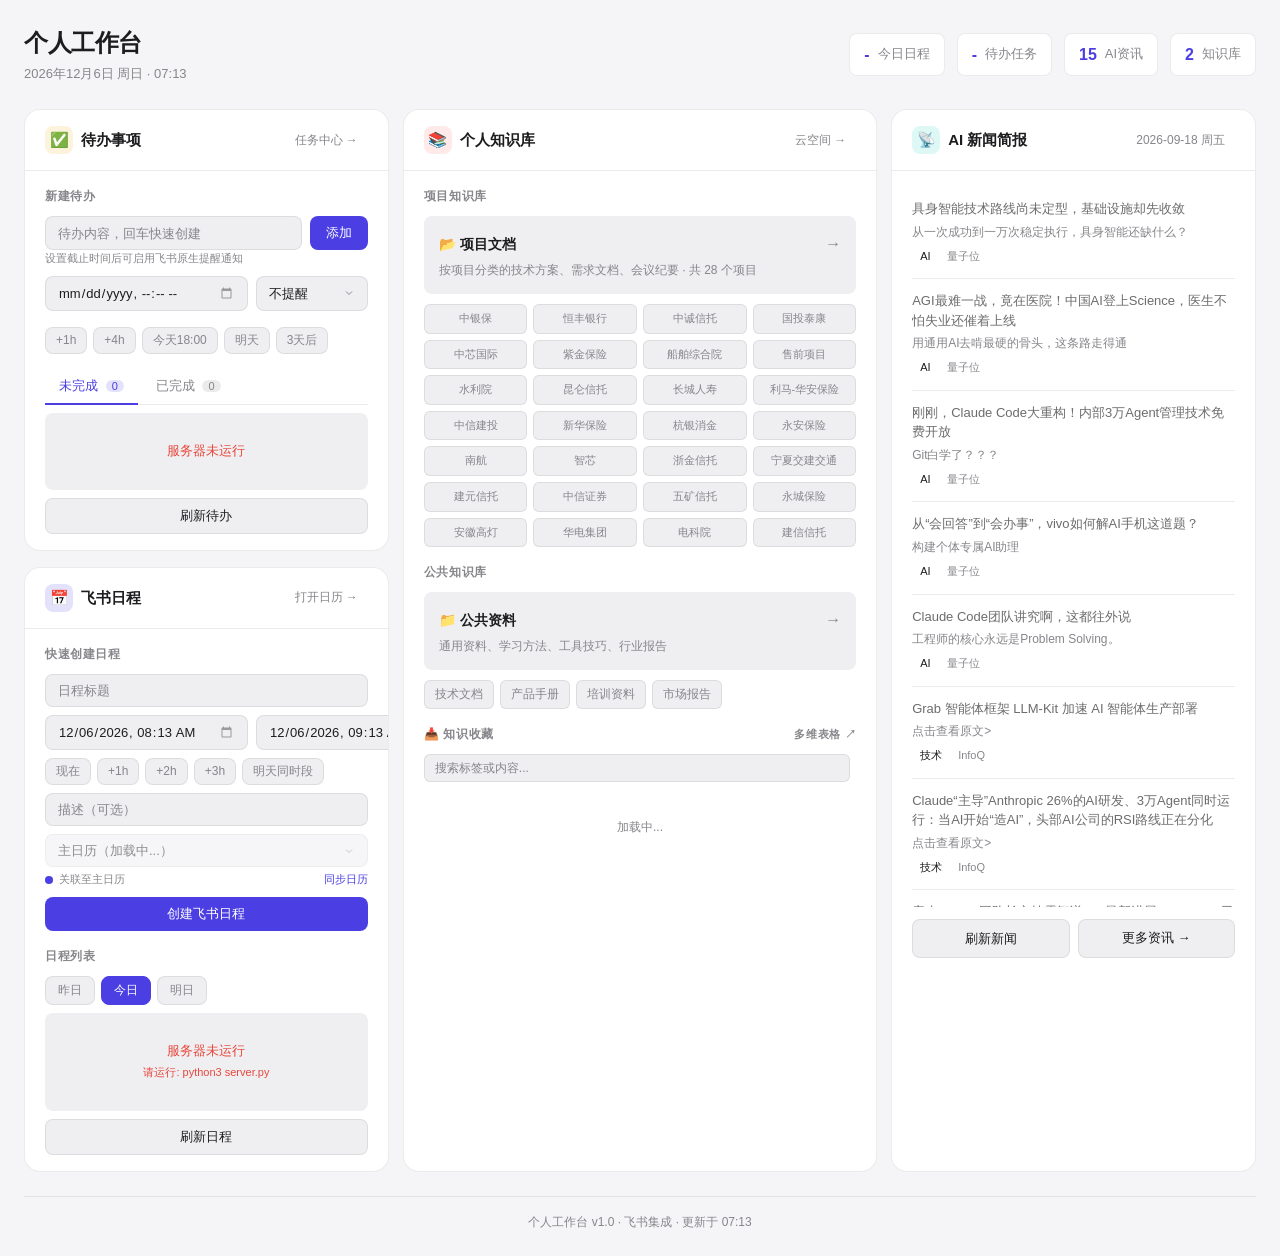
==== commit 04591384: "fix: GitHub Pages 刷新新闻按钮改为重新加载页面获取最新数据" ====
--- a/index.html
+++ b/index.html
@@ -1179,6 +1179,10 @@
 </style>
 </head>
 <body>
+<div id="static-banner" style="display:none;position:fixed;top:0;left:0;right:0;z-index:9999;background:linear-gradient(90deg,#4B3FE3,#27D2BF);color:#fff;text-align:center;padding:6px 16px;font-size:12px;font-weight:500;">
+  🚀 在线预览模式 — 日程/待办等动态功能需本地运行 server.py · <a href="https://github.com/z-center666/workbench" style="color:#fff;text-decoration:underline;">查看源码</a>
+</div>
+<script>if(window.location.hostname.indexOf('github.io')>-1){document.getElementById('static-banner').style.display='block';document.body.style.paddingTop='32px';}</script>
 <div class="app">
 
 <!-- ===== Header ===== -->
@@ -1593,8 +1597,31 @@
 }
 
 // ========== API 调用 ==========
+var STATIC_MODE = (window.location.hostname.indexOf('github.io') > -1) ||
+                  (window.location.hostname.indexOf('githubusercontent') > -1);
+
+// 静态模式下的模拟数据
+var STATIC_MOCK = {
+  '/api/health': { ok: true, static: true },
+  '/api/calendars': { ok: true, calendars: [] },
+  '/api/agenda': { ok: true, agenda: [], date: new Date().toISOString().slice(0,10) },
+  '/api/tasks': { ok: true, tasks: [] },
+  '/api/tasks?completed=true': { ok: true, tasks: [] },
+  '/api/knowledge-inbox': { ok: true, items: [] }
+};
+
 function apiCall(url, options) {
   options = options || {};
+  if (STATIC_MODE) {
+    // 静态预览模式：返回模拟数据
+    var mock = STATIC_MOCK[url.split('?')[0]];
+    if (mock) return Promise.resolve(mock);
+    // 对于 POST 请求，返回成功
+    if (options.method === 'POST' || options.method === 'PUT' || options.method === 'DELETE') {
+      return Promise.resolve({ ok: true, static: true, message: '预览模式：操作不可用' });
+    }
+    return Promise.resolve({ ok: true, static: true, empty: true });
+  }
   return fetch(url, options).then(function(resp) {
     return resp.json();
   }).catch(function(err) {
@@ -1826,13 +1853,19 @@
 renderNews();
 
 function refreshNews() {
+  if (typeof STATIC_MODE !== 'undefined' && STATIC_MODE) {
+    // GitHub Pages 模式：重新加载页面获取最新新闻数据（GitHub Actions 每6小时自动更新）
+    showToast('正在获取最新新闻...', 'info');
+    setTimeout(function() { location.reload(true); }, 800);
+    return;
+  }
   showToast('正在刷新新闻...', 'info');
   apiCall('/api/refresh-news', {
     method: 'POST',
     headers: { 'Content-Type': 'application/json' },
     body: '{}'
   }).then(function(result) {
-    if (result.ok) {
+    if (result.ok && !result.static) {
       // 重新加载 news_data.js
       var scripts = document.getElementsByTagName('script');
       for (var i = 0; i < scripts.length; i++) {
@@ -2737,8 +2770,19 @@
 // ========== 初始化 ==========
 // 检测服务器状态并自动加载日程/日历类型/待办
 function checkServerAndInit() {
+  if (STATIC_MODE) {
+    // 静态预览模式
+    document.getElementById('stat-events').textContent = '预览';
+    document.getElementById('stat-todos').textContent = '预览';
+    document.getElementById('agenda-list').innerHTML =
+      '<div class="cal-agenda-empty" style="color:var(--muted);">📅 在线预览模式<br><span style="font-size:11px;">日程功能需要本地运行 server.py</span><br><br><span style="font-size:11px;color:var(--accent);">git clone 后执行：<br>python3 server.py</span></div>';
+    document.getElementById('todo-list').innerHTML =
+      '<div class="todo-empty" style="color:var(--muted);">✅ 在线预览模式<br><span style="font-size:11px;">待办功能需要本地运行 server.py</span></div>';
+    loadKnowledgeInbox();
+    return;
+  }
   apiCall('/api/health').then(function(result) {
-    if (result.ok) {
+    if (result.ok && !result.static) {
       // 服务器可用，并行加载日程、日历类型、待办、知识收藏
       loadAgenda();
       loadCalendars();
